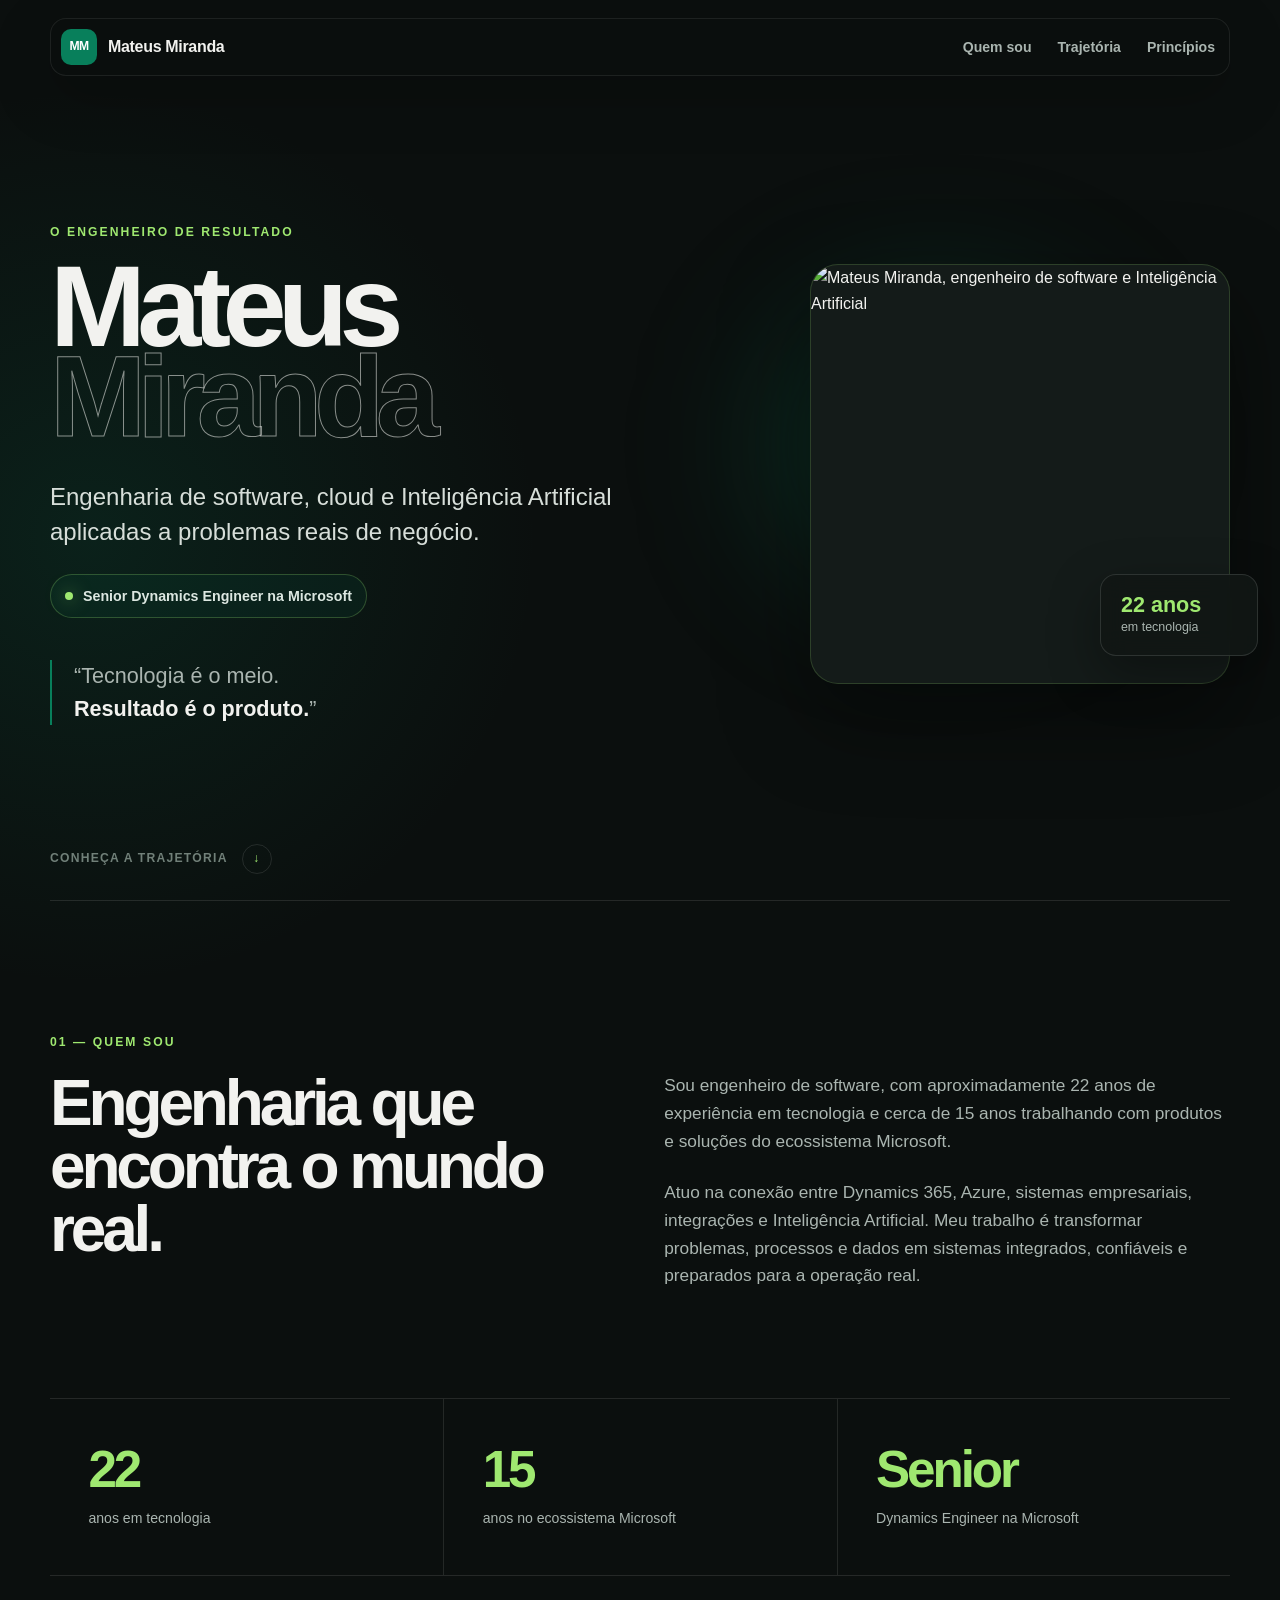
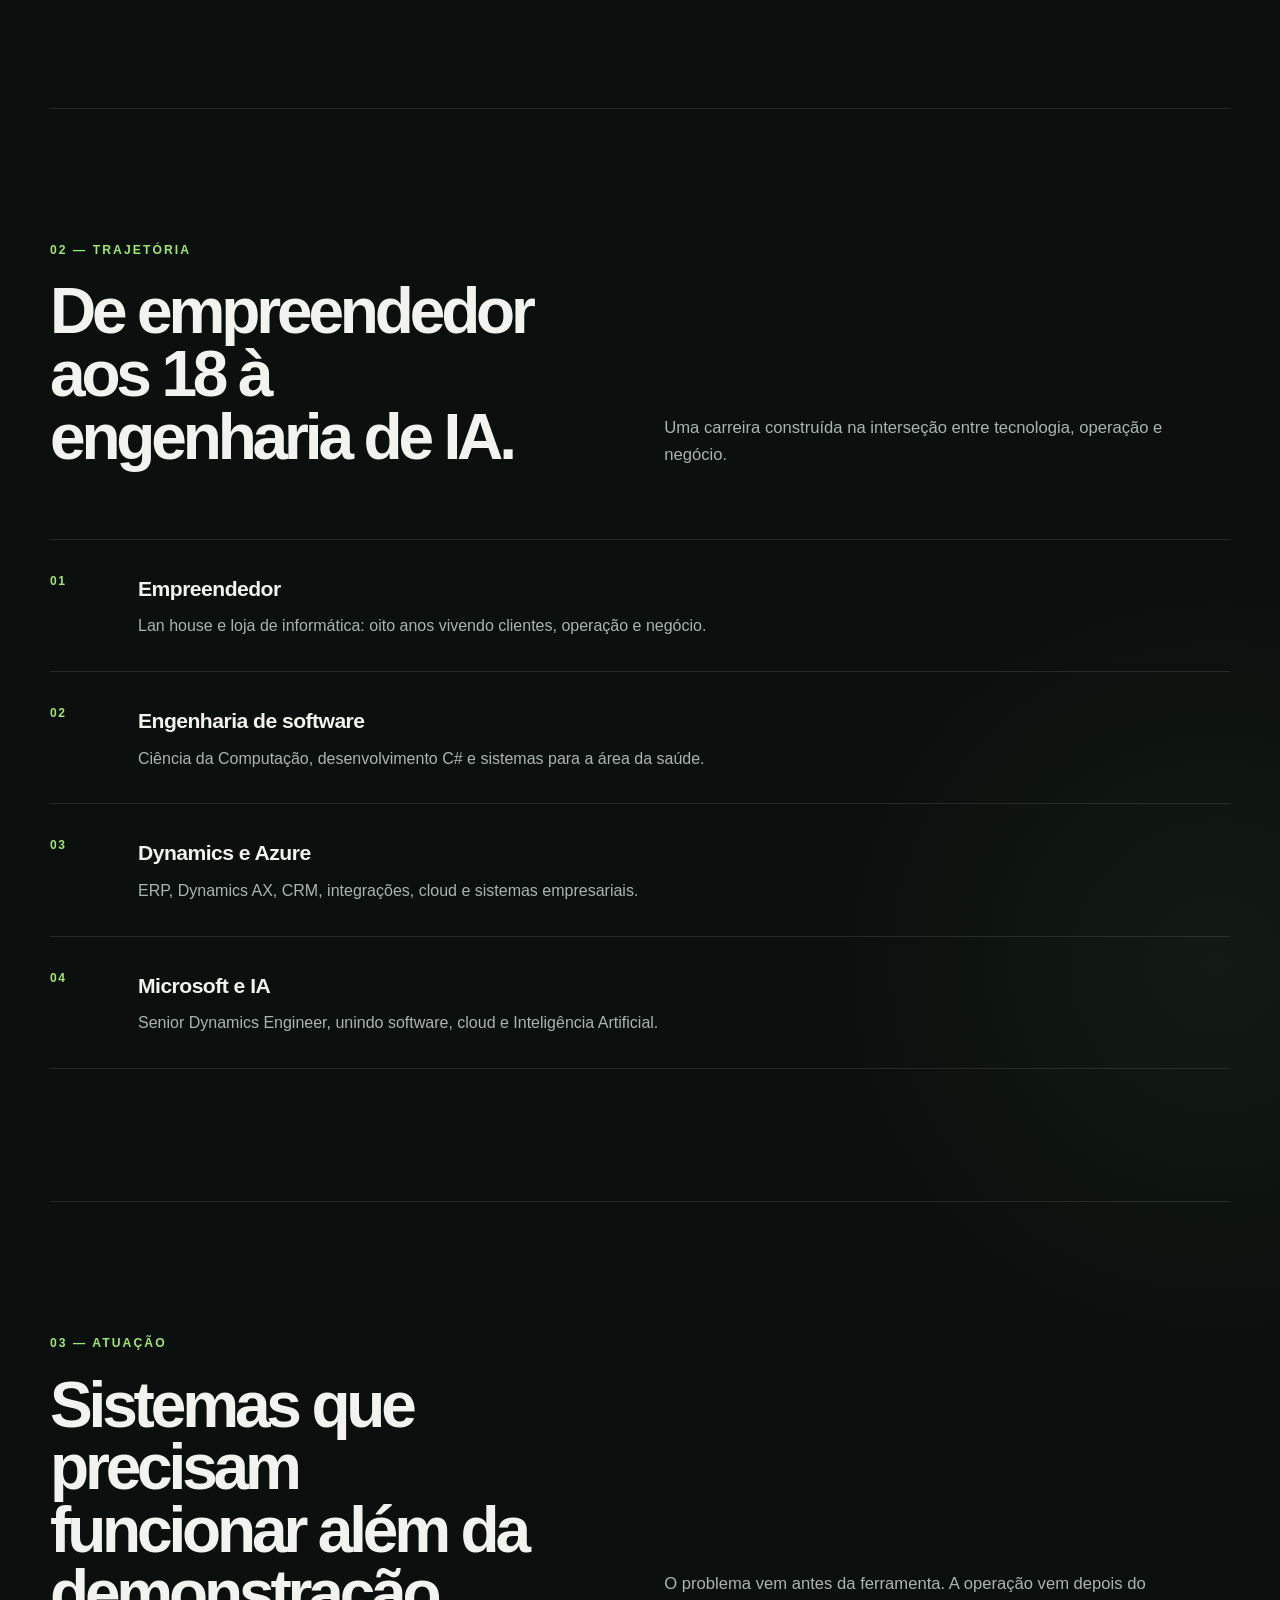
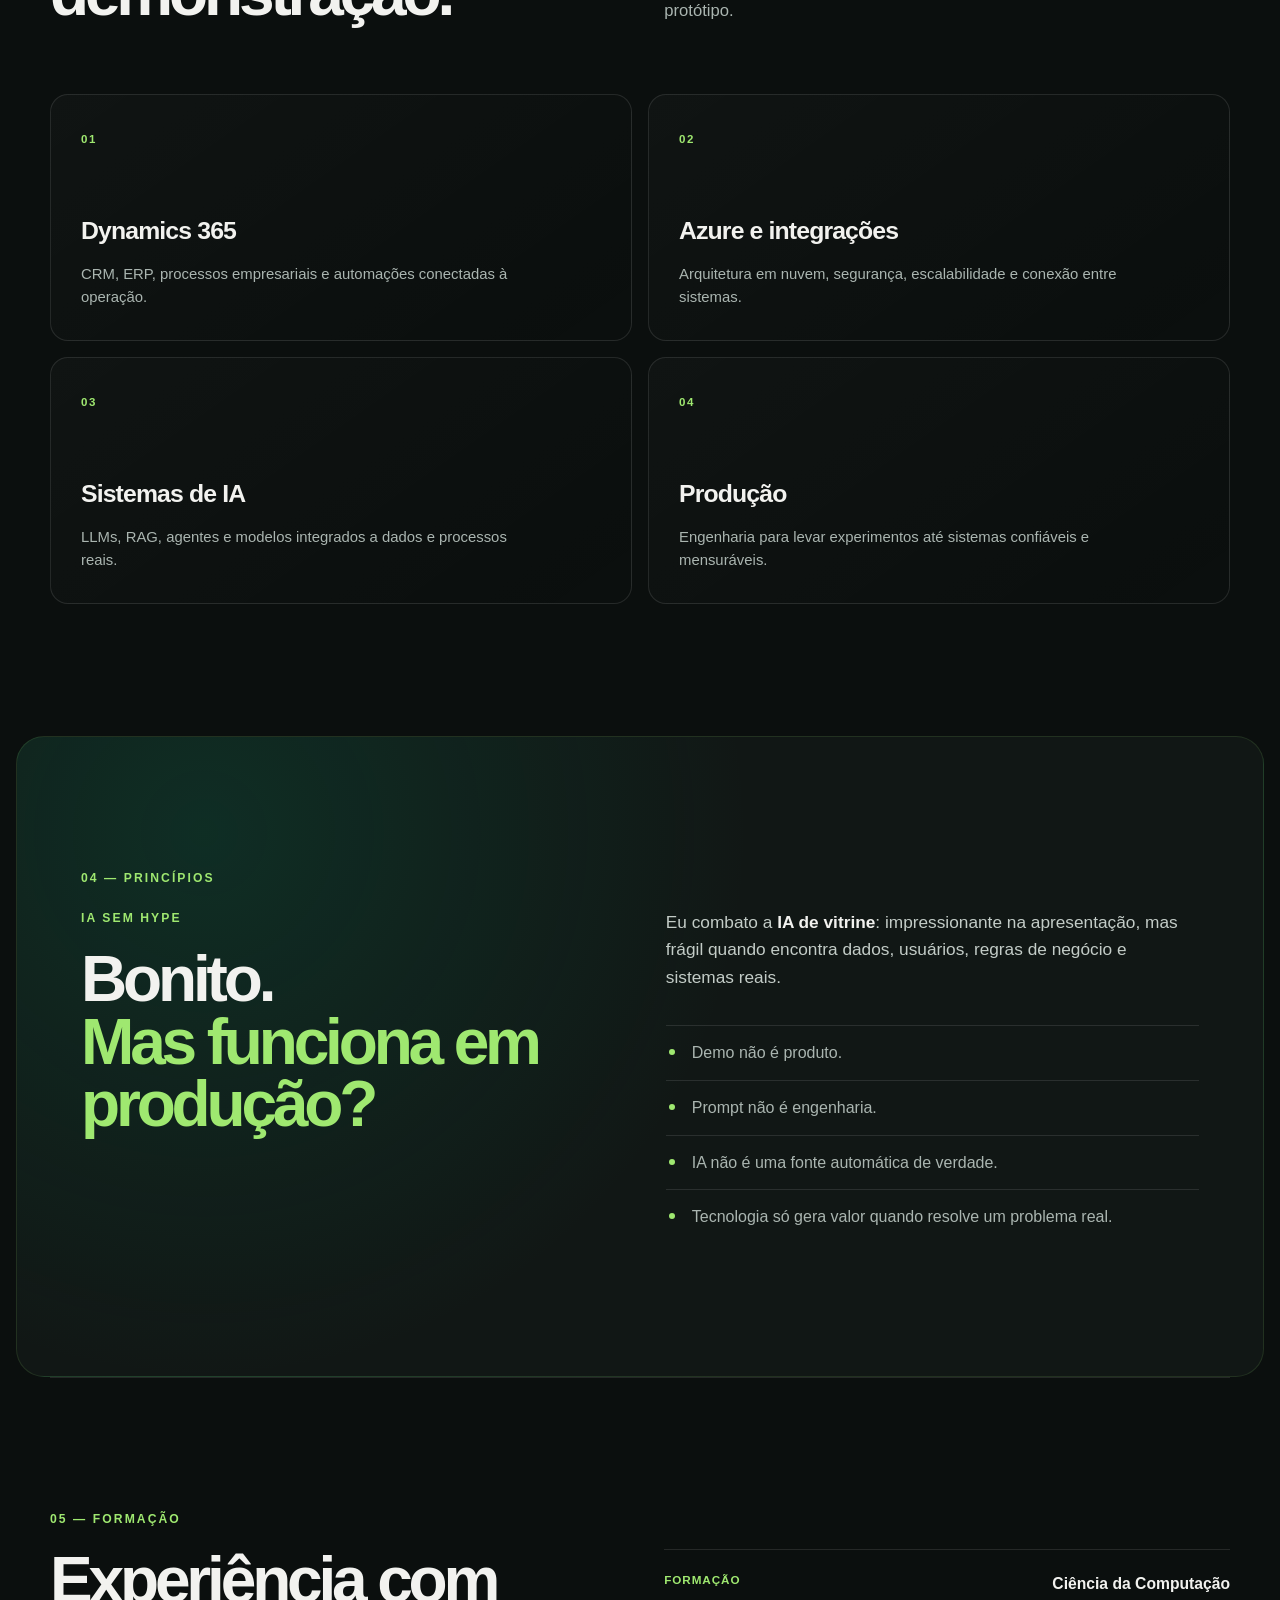
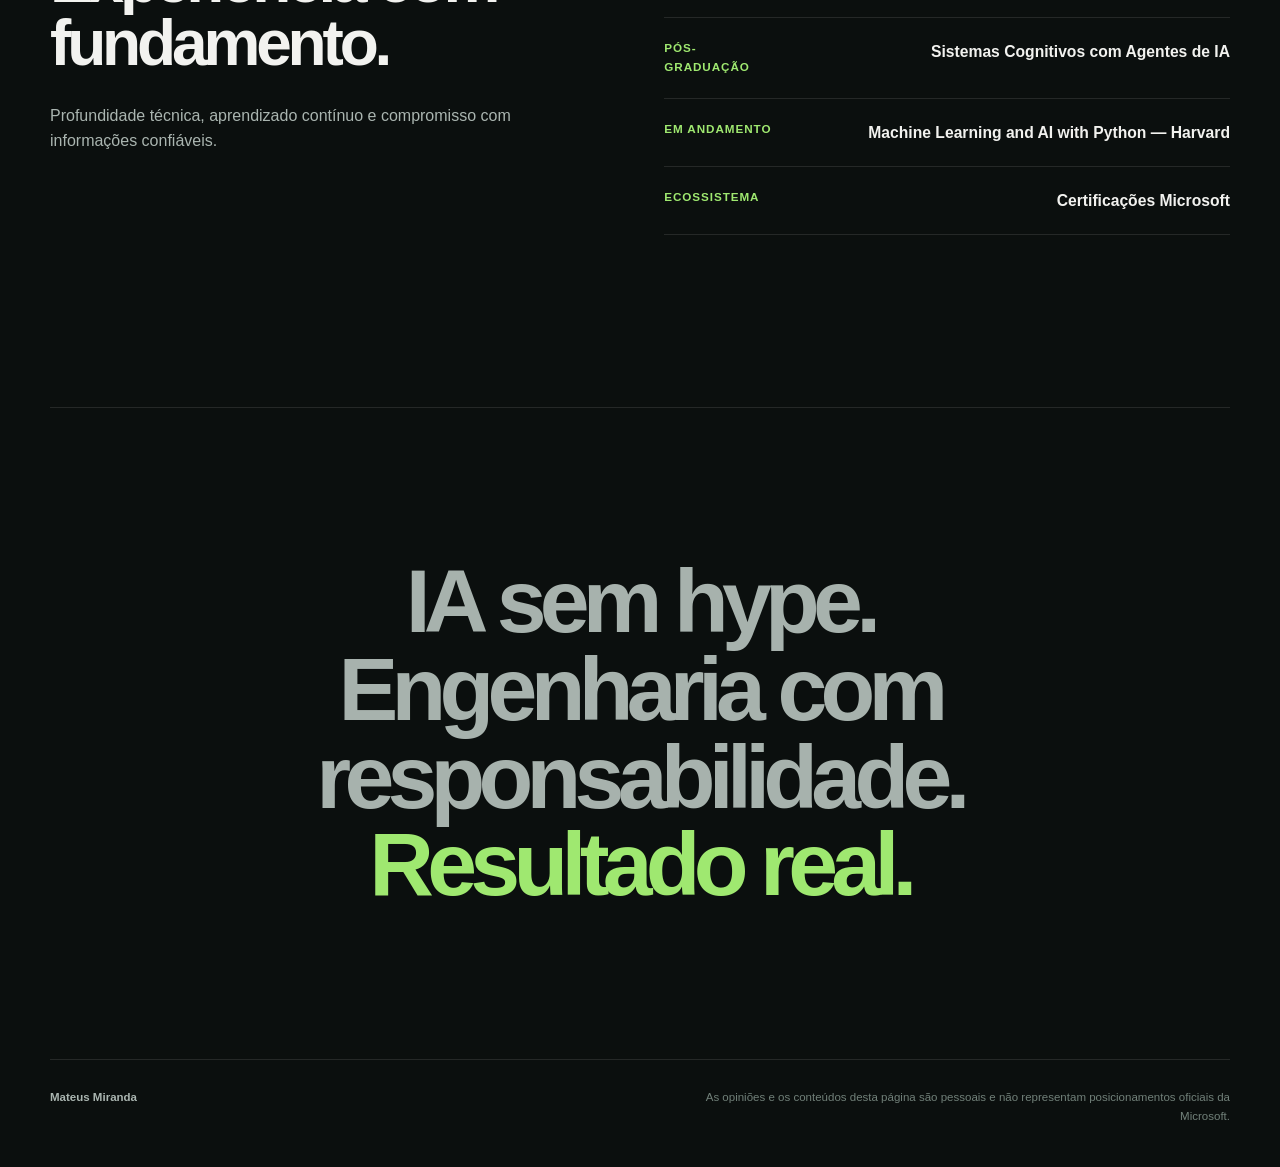
==== index.html @ 90078fd0 "Publica pagina pessoal de Mateus Miranda" ====
<!doctype html>
<html lang="pt-BR">
  <head>
    <meta charset="utf-8" />
    <meta name="viewport" content="width=device-width, initial-scale=1" />
    <meta
      name="description"
      content="Mateus Miranda — engenharia de software, Dynamics 365, Azure e Inteligência Artificial aplicadas a problemas reais de negócio."
    />
    <meta name="theme-color" content="#0b0f0e" />
    <meta property="og:type" content="website" />
    <meta property="og:locale" content="pt_BR" />
    <meta property="og:title" content="Mateus Miranda | O Engenheiro de Resultado" />
    <meta
      property="og:description"
      content="Tecnologia é o meio. Resultado é o produto."
    />
    <meta
      property="og:image"
      content="https://mateusmirandaia.github.io/assets/mateus-miranda.png"
    />
    <meta name="twitter:card" content="summary_large_image" />
    <meta name="twitter:title" content="Mateus Miranda | O Engenheiro de Resultado" />
    <meta name="twitter:description" content="IA sem hype. Engenharia com responsabilidade. Resultado real." />
    <meta
      name="twitter:image"
      content="https://mateusmirandaia.github.io/assets/mateus-miranda.png"
    />
    <title>Mateus Miranda | Engenharia de IA, Dynamics 365 e Azure</title>
    <link rel="stylesheet" href="styles.css" />
  </head>
  <body>
    <a class="skip-link" href="#conteudo">Ir para o conteúdo</a>

    <header class="site-header">
      <a class="brand" href="#inicio" aria-label="Mateus Miranda — início">
        <span class="brand-mark" aria-hidden="true">MM</span>
        <span class="brand-name">Mateus Miranda</span>
      </a>

      <nav class="site-nav" aria-label="Navegação principal">
        <a href="#quem-sou">Quem sou</a>
        <a href="#trajetoria">Trajetória</a>
        <a href="#principios">Princípios</a>
      </nav>
    </header>

    <main id="conteudo">
      <section class="hero" id="inicio" aria-labelledby="hero-title">
        <div class="hero-copy">
          <p class="eyebrow">O Engenheiro de Resultado</p>
          <h1 id="hero-title">Mateus<br /><span>Miranda</span></h1>
          <p class="hero-lead">
            Engenharia de software, cloud e Inteligência Artificial aplicadas a
            problemas reais de negócio.
          </p>

          <div class="role-line">
            <span class="status-dot" aria-hidden="true"></span>
            Senior Dynamics Engineer na Microsoft
          </div>

          <blockquote class="manifesto">
            “Tecnologia é o meio.<br />
            <strong>Resultado é o produto.</strong>”
          </blockquote>
        </div>

        <div class="portrait-wrap" aria-label="Retrato profissional de Mateus Miranda">
          <div class="portrait-glow" aria-hidden="true"></div>
          <img
            class="portrait"
            src="assets/mateus-miranda.png"
            alt="Mateus Miranda, engenheiro de software e Inteligência Artificial"
            width="1130"
            height="1402"
          />
          <div class="experience-badge">
            <strong>22 anos</strong>
            <span>em tecnologia</span>
          </div>
        </div>

        <a class="scroll-cue" href="#quem-sou">
          <span>Conheça a trajetória</span>
          <span aria-hidden="true">↓</span>
        </a>
      </section>

      <section class="section intro reveal" id="quem-sou" aria-labelledby="quem-sou-title">
        <div class="section-label">01 — Quem sou</div>
        <div class="intro-grid">
          <h2 id="quem-sou-title">Engenharia que encontra o mundo real.</h2>
          <div class="prose">
            <p>
              Sou engenheiro de software, com aproximadamente 22 anos de experiência
              em tecnologia e cerca de 15 anos trabalhando com produtos e soluções do
              ecossistema Microsoft.
            </p>
            <p>
              Atuo na conexão entre Dynamics 365, Azure, sistemas empresariais,
              integrações e Inteligência Artificial. Meu trabalho é transformar
              problemas, processos e dados em sistemas integrados, confiáveis e
              preparados para a operação real.
            </p>
          </div>
        </div>

        <div class="facts" aria-label="Resumo de experiência">
          <article>
            <strong>22</strong>
            <span>anos em tecnologia</span>
          </article>
          <article>
            <strong>15</strong>
            <span>anos no ecossistema Microsoft</span>
          </article>
          <article>
            <strong>Senior</strong>
            <span>Dynamics Engineer na Microsoft</span>
          </article>
        </div>
      </section>

      <section class="section reveal" id="trajetoria" aria-labelledby="trajetoria-title">
        <div class="section-label">02 — Trajetória</div>
        <div class="section-heading">
          <h2 id="trajetoria-title">De empreendedor aos 18 à engenharia de IA.</h2>
          <p>
            Uma carreira construída na interseção entre tecnologia, operação e negócio.
          </p>
        </div>

        <ol class="timeline">
          <li>
            <span class="timeline-number">01</span>
            <div>
              <h3>Empreendedor</h3>
              <p>Lan house e loja de informática: oito anos vivendo clientes, operação e negócio.</p>
            </div>
          </li>
          <li>
            <span class="timeline-number">02</span>
            <div>
              <h3>Engenharia de software</h3>
              <p>Ciência da Computação, desenvolvimento C# e sistemas para a área da saúde.</p>
            </div>
          </li>
          <li>
            <span class="timeline-number">03</span>
            <div>
              <h3>Dynamics e Azure</h3>
              <p>ERP, Dynamics AX, CRM, integrações, cloud e sistemas empresariais.</p>
            </div>
          </li>
          <li>
            <span class="timeline-number">04</span>
            <div>
              <h3>Microsoft e IA</h3>
              <p>Senior Dynamics Engineer, unindo software, cloud e Inteligência Artificial.</p>
            </div>
          </li>
        </ol>
      </section>

      <section class="section reveal" aria-labelledby="atuacao-title">
        <div class="section-label">03 — Atuação</div>
        <div class="section-heading">
          <h2 id="atuacao-title">Sistemas que precisam funcionar além da demonstração.</h2>
          <p>O problema vem antes da ferramenta. A operação vem depois do protótipo.</p>
        </div>

        <div class="expertise-grid">
          <article class="expertise-card">
            <span>01</span>
            <h3>Dynamics 365</h3>
            <p>CRM, ERP, processos empresariais e automações conectadas à operação.</p>
          </article>
          <article class="expertise-card">
            <span>02</span>
            <h3>Azure e integrações</h3>
            <p>Arquitetura em nuvem, segurança, escalabilidade e conexão entre sistemas.</p>
          </article>
          <article class="expertise-card">
            <span>03</span>
            <h3>Sistemas de IA</h3>
            <p>LLMs, RAG, agentes e modelos integrados a dados e processos reais.</p>
          </article>
          <article class="expertise-card">
            <span>04</span>
            <h3>Produção</h3>
            <p>Engenharia para levar experimentos até sistemas confiáveis e mensuráveis.</p>
          </article>
        </div>
      </section>

      <section class="section principles reveal" id="principios" aria-labelledby="principios-title">
        <div class="section-label">04 — Princípios</div>
        <div class="principles-grid">
          <div>
            <p class="eyebrow">IA sem hype</p>
            <h2 id="principios-title">Bonito.<br /><span>Mas funciona em produção?</span></h2>
          </div>
          <div class="principles-copy">
            <p>
              Eu combato a <strong>IA de vitrine</strong>: impressionante na apresentação,
              mas frágil quando encontra dados, usuários, regras de negócio e sistemas reais.
            </p>
            <ul>
              <li>Demo não é produto.</li>
              <li>Prompt não é engenharia.</li>
              <li>IA não é uma fonte automática de verdade.</li>
              <li>Tecnologia só gera valor quando resolve um problema real.</li>
            </ul>
          </div>
        </div>
      </section>

      <section class="section credentials reveal" aria-labelledby="formacao-title">
        <div class="section-label">05 — Formação</div>
        <div class="credentials-grid">
          <div>
            <h2 id="formacao-title">Experiência com fundamento.</h2>
            <p>
              Profundidade técnica, aprendizado contínuo e compromisso com informações confiáveis.
            </p>
          </div>
          <ul class="credential-list">
            <li><span>Formação</span><strong>Ciência da Computação</strong></li>
            <li><span>Pós-graduação</span><strong>Sistemas Cognitivos com Agentes de IA</strong></li>
            <li><span>Em andamento</span><strong>Machine Learning and AI with Python — Harvard</strong></li>
            <li><span>Ecossistema</span><strong>Certificações Microsoft</strong></li>
          </ul>
        </div>
      </section>

      <section class="closing reveal" aria-label="Manifesto final">
        <p>IA sem hype.</p>
        <p>Engenharia com responsabilidade.</p>
        <p class="accent">Resultado real.</p>
      </section>
    </main>

    <footer class="site-footer">
      <span>Mateus Miranda</span>
      <p>
        As opiniões e os conteúdos desta página são pessoais e não representam
        posicionamentos oficiais da Microsoft.
      </p>
    </footer>

    <script src="script.js"></script>
  </body>
</html>
---- styles.css ----
:root {
  color-scheme: dark;
  --bg: #0b0f0e;
  --bg-soft: #111715;
  --panel: #141b19;
  --panel-strong: #18221f;
  --text: #f2f2ef;
  --muted: #aab5b0;
  --dim: #718079;
  --green: #087f5b;
  --green-light: #9fe870;
  --line: rgba(242, 242, 239, 0.11);
  --line-strong: rgba(159, 232, 112, 0.25);
  --radius-lg: 28px;
  --radius-md: 18px;
  --page: min(1180px, calc(100vw - 48px));
  --font: Inter, "Segoe UI", Roboto, Helvetica, Arial, sans-serif;
}

* {
  box-sizing: border-box;
}

html {
  scroll-behavior: smooth;
  background: var(--bg);
}

body {
  margin: 0;
  min-width: 320px;
  overflow-x: hidden;
  background:
    radial-gradient(circle at 7% 9%, rgba(8, 127, 91, 0.16), transparent 28rem),
    radial-gradient(circle at 95% 43%, rgba(159, 232, 112, 0.05), transparent 24rem),
    var(--bg);
  color: var(--text);
  font-family: var(--font);
  line-height: 1.6;
  text-rendering: optimizeLegibility;
}

body::before {
  position: fixed;
  inset: 0;
  z-index: -1;
  background-image:
    linear-gradient(rgba(255, 255, 255, 0.016) 1px, transparent 1px),
    linear-gradient(90deg, rgba(255, 255, 255, 0.016) 1px, transparent 1px);
  background-size: 72px 72px;
  content: "";
  mask-image: linear-gradient(to bottom, black, transparent 72%);
}

a {
  color: inherit;
  text-decoration: none;
}

img {
  display: block;
  max-width: 100%;
}

.skip-link {
  position: fixed;
  top: 12px;
  left: 12px;
  z-index: 100;
  padding: 10px 14px;
  border-radius: 10px;
  background: var(--green-light);
  color: #07100c;
  font-weight: 750;
  transform: translateY(-160%);
}

.skip-link:focus {
  transform: translateY(0);
}

.site-header {
  position: fixed;
  top: 18px;
  left: 50%;
  z-index: 50;
  display: flex;
  width: var(--page);
  align-items: center;
  justify-content: space-between;
  padding: 10px 14px 10px 10px;
  border: 1px solid rgba(255, 255, 255, 0.08);
  border-radius: 16px;
  background: rgba(11, 15, 14, 0.75);
  box-shadow: 0 18px 60px rgba(0, 0, 0, 0.22);
  backdrop-filter: blur(18px);
  transform: translateX(-50%);
}

.brand {
  display: flex;
  align-items: center;
  gap: 11px;
  font-weight: 720;
  letter-spacing: -0.02em;
}

.brand-mark {
  display: grid;
  width: 36px;
  height: 36px;
  place-items: center;
  border-radius: 10px;
  background: var(--green);
  color: white;
  font-size: 0.76rem;
  font-weight: 850;
  letter-spacing: -0.06em;
}

.site-nav {
  display: flex;
  gap: 26px;
  color: var(--muted);
  font-size: 0.88rem;
  font-weight: 620;
}

.site-nav a {
  transition: color 180ms ease;
}

.site-nav a:hover,
.site-nav a:focus-visible {
  color: var(--green-light);
}

.hero {
  position: relative;
  display: grid;
  width: var(--page);
  min-height: 100svh;
  margin: 0 auto;
  padding: 136px 0 88px;
  grid-template-columns: 1.05fr 0.95fr;
  align-items: center;
  gap: clamp(48px, 7vw, 96px);
}

.hero-copy {
  position: relative;
  z-index: 2;
}

.eyebrow,
.section-label {
  margin: 0 0 20px;
  color: var(--green-light);
  font-size: 0.76rem;
  font-weight: 800;
  letter-spacing: 0.17em;
  text-transform: uppercase;
}

.hero h1 {
  margin: 0;
  font-size: clamp(4.5rem, 9vw, 8.8rem);
  font-weight: 800;
  letter-spacing: -0.075em;
  line-height: 0.78;
}

.hero h1 span {
  color: transparent;
  -webkit-text-stroke: 1px rgba(242, 242, 239, 0.55);
}

.hero-lead {
  max-width: 610px;
  margin: 38px 0 24px;
  color: #d7ded9;
  font-size: clamp(1.15rem, 2vw, 1.5rem);
  line-height: 1.45;
}

.role-line {
  display: flex;
  width: fit-content;
  align-items: center;
  gap: 10px;
  padding: 10px 14px;
  border: 1px solid var(--line-strong);
  border-radius: 999px;
  background: rgba(8, 127, 91, 0.09);
  color: #dce7e1;
  font-size: 0.89rem;
  font-weight: 650;
}

.status-dot {
  width: 8px;
  height: 8px;
  border-radius: 50%;
  background: var(--green-light);
  box-shadow: 0 0 18px rgba(159, 232, 112, 0.65);
}

.manifesto {
  margin: 42px 0 0;
  padding-left: 22px;
  border-left: 2px solid var(--green);
  color: var(--muted);
  font-size: clamp(1.08rem, 2vw, 1.35rem);
  font-style: normal;
  line-height: 1.5;
}

.manifesto strong {
  color: var(--text);
  font-weight: 750;
}

.portrait-wrap {
  position: relative;
  justify-self: end;
  width: min(88%, 420px);
  aspect-ratio: 1 / 1;
}

.portrait-glow {
  position: absolute;
  top: 8%;
  left: -10%;
  width: 80%;
  height: 70%;
  border-radius: 50%;
  background: rgba(8, 127, 91, 0.28);
  filter: blur(70px);
}

.portrait {
  position: relative;
  width: 100%;
  height: 100%;
  aspect-ratio: 1 / 1;
  border: 1px solid rgba(159, 232, 112, 0.18);
  border-radius: var(--radius-lg);
  background: var(--panel);
  box-shadow: 0 35px 90px rgba(0, 0, 0, 0.42);
  object-fit: cover;
  object-position: 50% 30%;
}

.portrait-wrap::after {
  position: absolute;
  inset: 12px -12px -12px 12px;
  z-index: -1;
  border: 1px solid rgba(159, 232, 112, 0.14);
  border-radius: var(--radius-lg);
  content: "";
}

.experience-badge {
  position: absolute;
  right: -28px;
  bottom: 28px;
  display: flex;
  min-width: 158px;
  flex-direction: column;
  padding: 17px 20px;
  border: 1px solid rgba(255, 255, 255, 0.12);
  border-radius: 16px;
  background: rgba(17, 23, 21, 0.9);
  box-shadow: 0 18px 50px rgba(0, 0, 0, 0.34);
  backdrop-filter: blur(14px);
}

.experience-badge strong {
  color: var(--green-light);
  font-size: 1.35rem;
  line-height: 1.2;
}

.experience-badge span {
  color: var(--muted);
  font-size: 0.78rem;
}

.scroll-cue {
  position: absolute;
  bottom: 26px;
  left: 0;
  display: flex;
  align-items: center;
  gap: 14px;
  color: var(--dim);
  font-size: 0.76rem;
  font-weight: 700;
  letter-spacing: 0.1em;
  text-transform: uppercase;
}

.scroll-cue span:last-child {
  display: grid;
  width: 30px;
  height: 30px;
  place-items: center;
  border: 1px solid var(--line);
  border-radius: 50%;
  color: var(--green-light);
}

.section {
  width: var(--page);
  margin: 0 auto;
  padding: 132px 0;
  border-top: 1px solid var(--line);
}

.section h2 {
  max-width: 780px;
  margin: 0;
  font-size: clamp(2.5rem, 5vw, 5.3rem);
  letter-spacing: -0.065em;
  line-height: 0.98;
}

.intro-grid,
.section-heading,
.principles-grid,
.credentials-grid {
  display: grid;
  grid-template-columns: 0.95fr 1.05fr;
  gap: clamp(44px, 8vw, 110px);
}

.prose {
  max-width: 620px;
  color: var(--muted);
  font-size: 1.08rem;
}

.prose p {
  margin: 0 0 24px;
}

.facts {
  display: grid;
  margin-top: 84px;
  border-top: 1px solid var(--line);
  border-bottom: 1px solid var(--line);
  grid-template-columns: repeat(3, 1fr);
}

.facts article {
  display: flex;
  min-height: 176px;
  flex-direction: column;
  justify-content: center;
  padding: 28px clamp(20px, 3vw, 42px);
}

.facts article + article {
  border-left: 1px solid var(--line);
}

.facts strong {
  color: var(--green-light);
  font-size: clamp(2.3rem, 4vw, 4rem);
  letter-spacing: -0.06em;
  line-height: 1;
}

.facts span {
  max-width: 210px;
  margin-top: 12px;
  color: var(--muted);
  font-size: 0.88rem;
}

.section-heading {
  align-items: end;
  margin-bottom: 70px;
}

.section-heading p {
  max-width: 510px;
  margin: 0;
  color: var(--muted);
  font-size: 1.04rem;
}

.timeline {
  margin: 0;
  padding: 0;
  border-top: 1px solid var(--line);
  list-style: none;
}

.timeline li {
  display: grid;
  padding: 32px 0;
  border-bottom: 1px solid var(--line);
  grid-template-columns: 88px 1fr;
  transition: padding 200ms ease, background 200ms ease;
}

.timeline li:hover {
  padding-right: 20px;
  padding-left: 20px;
  background: rgba(255, 255, 255, 0.018);
}

.timeline-number {
  color: var(--green-light);
  font-size: 0.75rem;
  font-weight: 800;
  letter-spacing: 0.14em;
}

.timeline h3 {
  margin: 0 0 8px;
  font-size: 1.32rem;
  letter-spacing: -0.025em;
}

.timeline p {
  max-width: 720px;
  margin: 0;
  color: var(--muted);
}

.expertise-grid {
  display: grid;
  grid-template-columns: repeat(2, 1fr);
  gap: 16px;
}

.expertise-card {
  min-height: 240px;
  padding: 30px;
  border: 1px solid var(--line);
  border-radius: var(--radius-md);
  background: linear-gradient(145deg, rgba(255, 255, 255, 0.025), transparent);
  transition: border-color 200ms ease, transform 200ms ease, background 200ms ease;
}

.expertise-card:hover {
  border-color: var(--line-strong);
  background: linear-gradient(145deg, rgba(8, 127, 91, 0.1), transparent);
  transform: translateY(-4px);
}

.expertise-card > span {
  color: var(--green-light);
  font-size: 0.72rem;
  font-weight: 800;
  letter-spacing: 0.14em;
}

.expertise-card h3 {
  margin: 60px 0 12px;
  font-size: 1.55rem;
  letter-spacing: -0.035em;
}

.expertise-card p {
  max-width: 440px;
  margin: 0;
  color: var(--muted);
  font-size: 0.93rem;
}

.principles {
  position: relative;
  width: min(1280px, calc(100vw - 32px));
  padding-right: clamp(24px, 5vw, 68px);
  padding-left: clamp(24px, 5vw, 68px);
  border: 1px solid rgba(159, 232, 112, 0.12);
  border-radius: var(--radius-lg);
  background:
    radial-gradient(circle at 15% 15%, rgba(8, 127, 91, 0.22), transparent 34rem),
    var(--bg-soft);
}

.principles h2 span {
  color: var(--green-light);
}

.principles-copy {
  align-self: end;
}

.principles-copy > p {
  margin: 0 0 34px;
  color: #c3ccc7;
  font-size: 1.08rem;
}

.principles-copy strong {
  color: var(--text);
}

.principles-copy ul {
  margin: 0;
  padding: 0;
  list-style: none;
}

.principles-copy li {
  position: relative;
  padding: 14px 0 14px 26px;
  border-top: 1px solid var(--line);
  color: var(--muted);
}

.principles-copy li::before {
  position: absolute;
  top: 23px;
  left: 3px;
  width: 6px;
  height: 6px;
  border-radius: 50%;
  background: var(--green-light);
  content: "";
}

.credentials-grid {
  align-items: start;
}

.credentials-grid > div > p {
  max-width: 480px;
  margin: 28px 0 0;
  color: var(--muted);
}

.credential-list {
  margin: 0;
  padding: 0;
  border-top: 1px solid var(--line);
  list-style: none;
}

.credential-list li {
  display: flex;
  justify-content: space-between;
  gap: 28px;
  padding: 21px 0;
  border-bottom: 1px solid var(--line);
}

.credential-list span {
  flex: 0 0 110px;
  color: var(--green-light);
  font-size: 0.73rem;
  font-weight: 800;
  letter-spacing: 0.08em;
  text-transform: uppercase;
}

.credential-list strong {
  max-width: 430px;
  text-align: right;
  font-size: 0.98rem;
  font-weight: 650;
}

.closing {
  width: var(--page);
  margin: 40px auto 0;
  padding: 150px 0;
  border-top: 1px solid var(--line);
  text-align: center;
}

.closing p {
  margin: 0;
  color: #a7b2ad;
  font-size: clamp(2.6rem, 7vw, 7rem);
  font-weight: 780;
  letter-spacing: -0.075em;
  line-height: 0.98;
}

.closing .accent {
  color: var(--green-light);
}

.site-footer {
  display: flex;
  width: var(--page);
  justify-content: space-between;
  gap: 40px;
  margin: 0 auto;
  padding: 28px 0 42px;
  border-top: 1px solid var(--line);
  color: var(--dim);
  font-size: 0.72rem;
}

.site-footer > span {
  color: var(--muted);
  font-weight: 750;
}

.site-footer p {
  max-width: 560px;
  margin: 0;
  text-align: right;
}

.reveal {
  opacity: 0;
  transform: translateY(28px);
  transition: opacity 700ms ease, transform 700ms ease;
}

.reveal.is-visible {
  opacity: 1;
  transform: translateY(0);
}

@media (max-width: 940px) {
  :root {
    --page: min(100% - 36px, 760px);
  }

  .site-nav {
    display: none;
  }

  .hero {
    min-height: auto;
    padding-top: 128px;
    padding-bottom: 100px;
    grid-template-columns: 1fr;
  }

  .hero-copy {
    order: 1;
  }

  .portrait-wrap {
    order: 2;
    width: min(76vw, 440px);
    justify-self: center;
  }

  .scroll-cue {
    display: none;
  }

  .intro-grid,
  .section-heading,
  .principles-grid,
  .credentials-grid {
    grid-template-columns: 1fr;
  }

  .section-heading {
    align-items: start;
  }

  .facts {
    grid-template-columns: 1fr;
  }

  .facts article {
    min-height: 142px;
  }

  .facts article + article {
    border-top: 1px solid var(--line);
    border-left: 0;
  }

  .principles {
    width: calc(100vw - 24px);
  }
}

@media (max-width: 640px) {
  :root {
    --page: calc(100vw - 28px);
  }

  .site-header {
    top: 10px;
  }

  .brand-name {
    font-size: 0.9rem;
  }

  .hero {
    gap: 58px;
  }

  .hero h1 {
    font-size: clamp(4rem, 23vw, 6.5rem);
  }

  .hero-lead {
    margin-top: 30px;
    font-size: 1.08rem;
  }

  .role-line {
    align-items: flex-start;
    border-radius: 16px;
    font-size: 0.78rem;
  }

  .status-dot {
    flex: 0 0 auto;
    margin-top: 5px;
  }

  .manifesto {
    margin-top: 32px;
  }

  .portrait-wrap {
    width: min(calc(100vw - 64px), 390px);
  }

  .experience-badge {
    right: 12px;
    bottom: 12px;
  }

  .section {
    padding: 92px 0;
  }

  .section h2 {
    font-size: clamp(2.55rem, 13vw, 4rem);
  }

  .facts {
    margin-top: 54px;
  }

  .section-heading {
    margin-bottom: 46px;
  }

  .timeline li {
    grid-template-columns: 48px 1fr;
  }

  .timeline li:hover {
    padding-right: 0;
    padding-left: 0;
  }

  .expertise-grid {
    grid-template-columns: 1fr;
  }

  .expertise-card {
    min-height: 220px;
  }

  .principles {
    padding-right: 18px;
    padding-left: 18px;
  }

  .credential-list li {
    flex-direction: column;
    gap: 8px;
  }

  .credential-list strong {
    text-align: left;
  }

  .closing {
    padding: 105px 0;
  }

  .site-footer {
    flex-direction: column;
    gap: 14px;
  }

  .site-footer p {
    text-align: left;
  }
}

@media (prefers-reduced-motion: reduce) {
  html {
    scroll-behavior: auto;
  }

  *,
  *::before,
  *::after {
    scroll-behavior: auto !important;
    transition-duration: 0.01ms !important;
  }

  .reveal {
    opacity: 1;
    transform: none;
  }
}
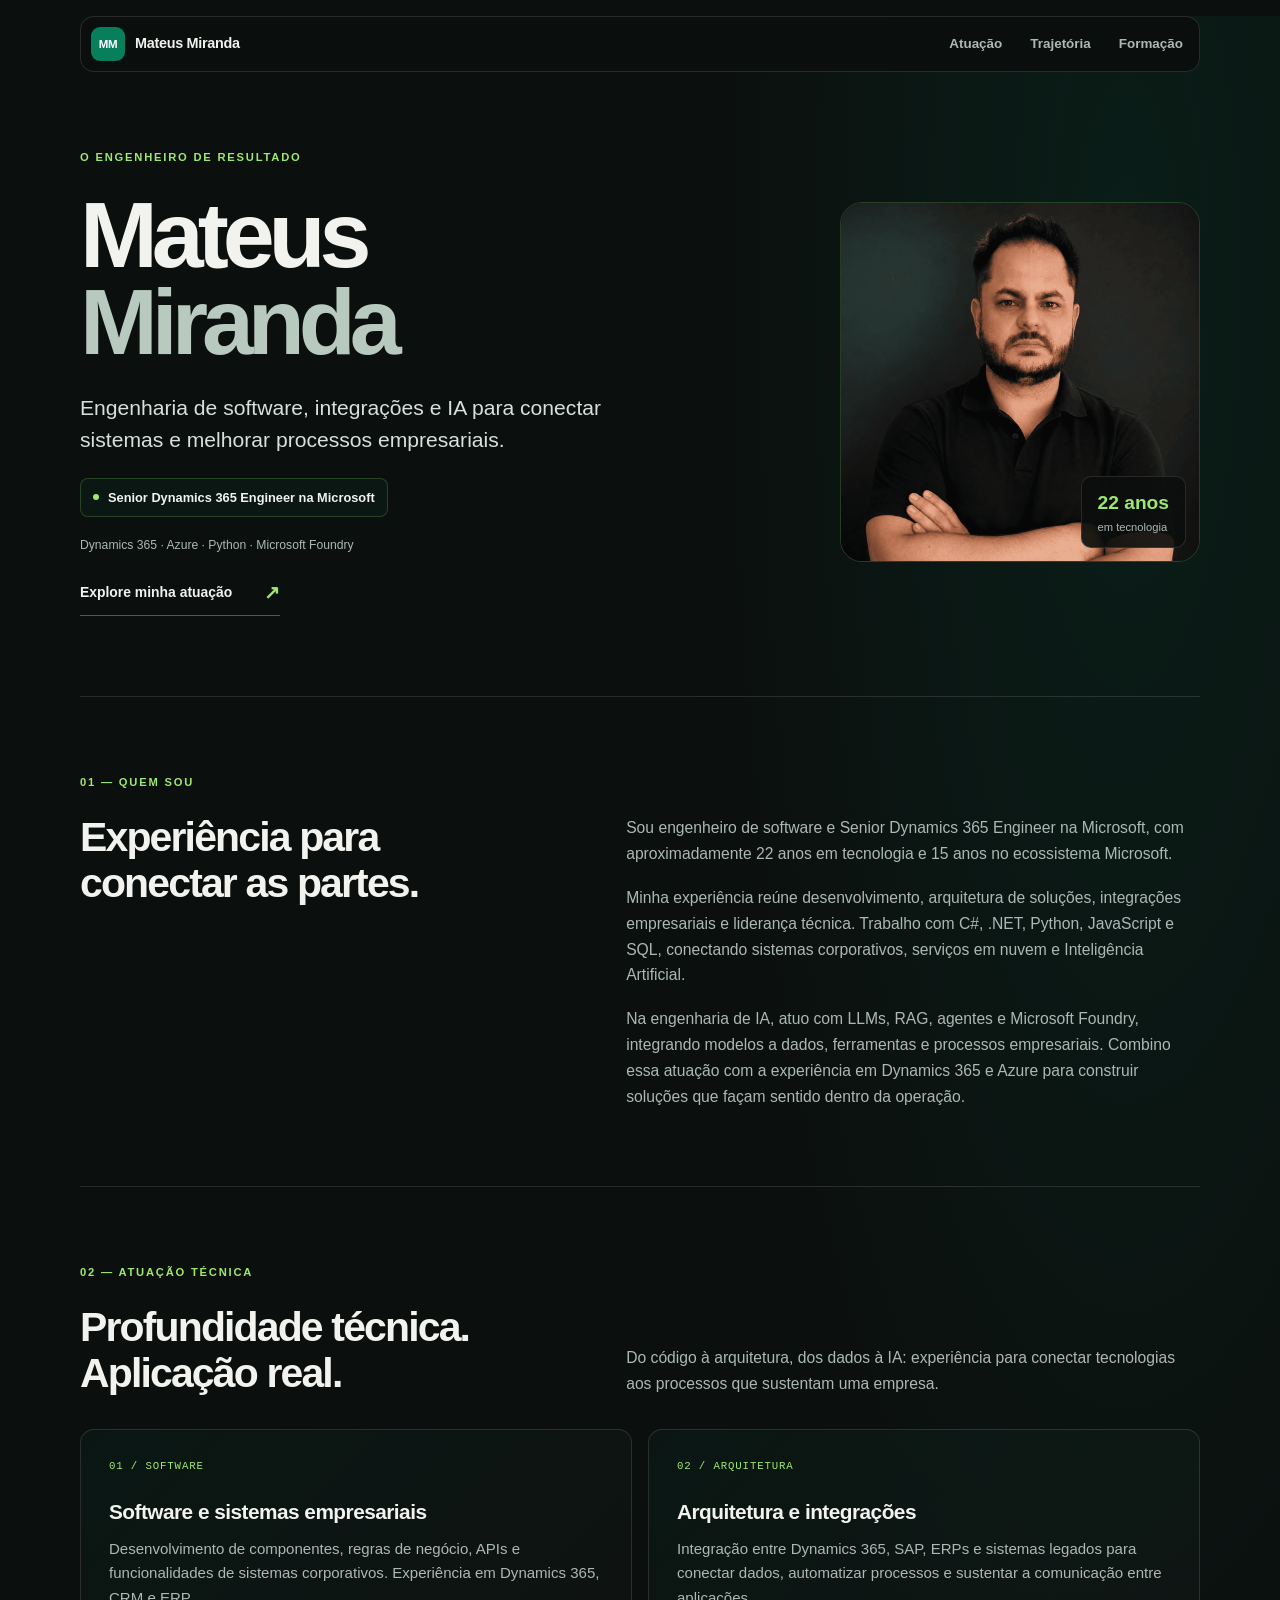
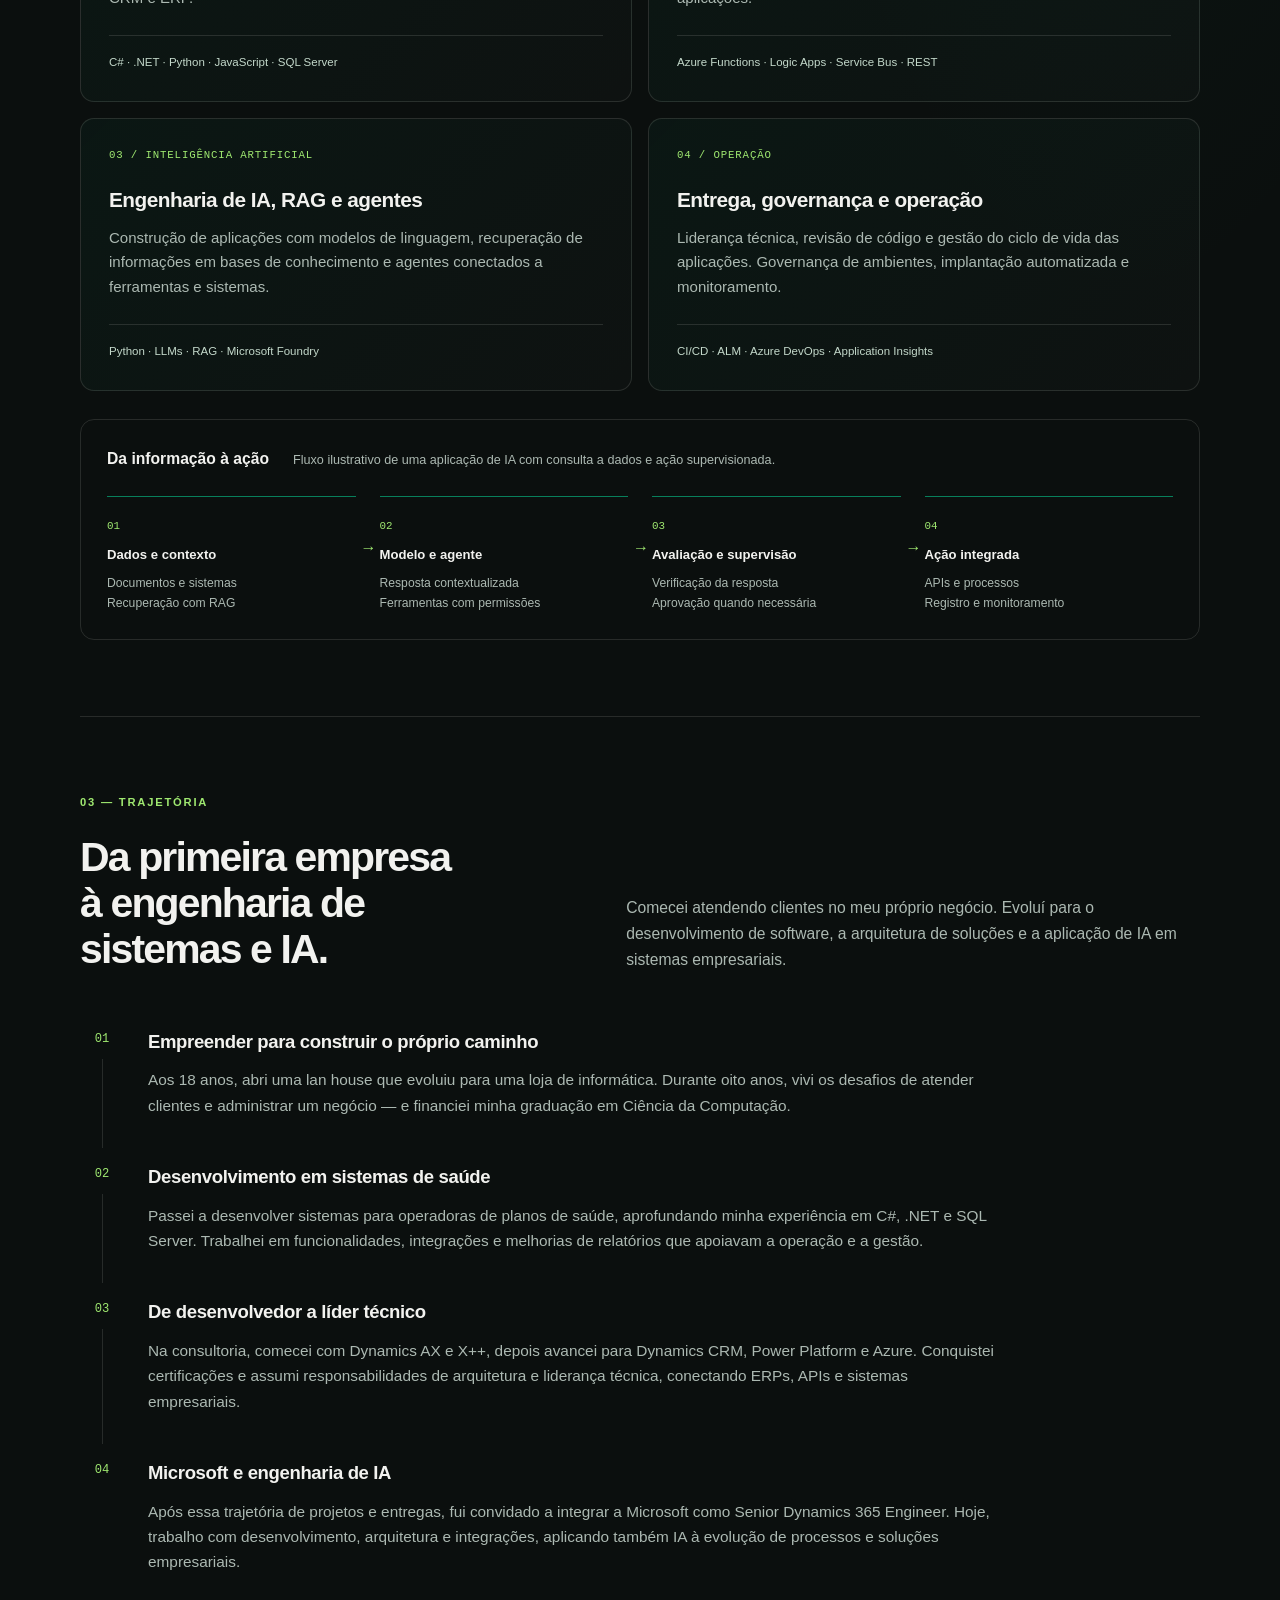
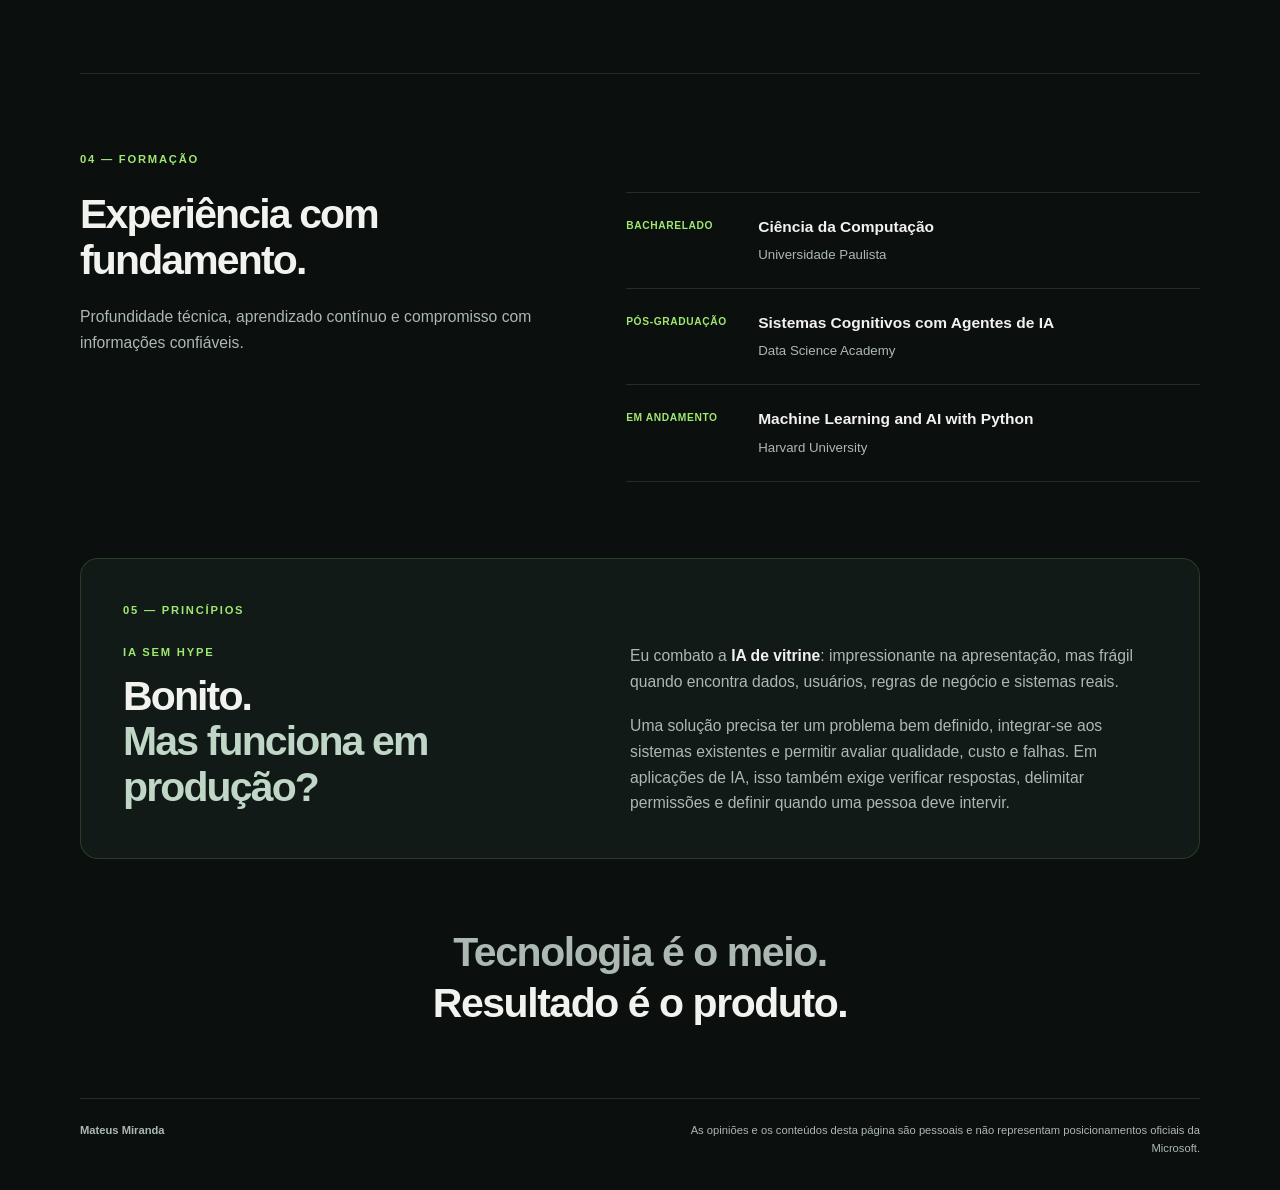
==== commit 7ed918e9: "Atualiza bio, trajetoria e apresentacao tecnica" ====
--- a/index.html
+++ b/index.html
@@ -1,254 +1,141 @@
 <!doctype html>
 <html lang="pt-BR">
-  <head>
-    <meta charset="utf-8" />
-    <meta name="viewport" content="width=device-width, initial-scale=1" />
-    <meta
-      name="description"
-      content="Mateus Miranda — engenharia de software, Dynamics 365, Azure e Inteligência Artificial aplicadas a problemas reais de negócio."
-    />
-    <meta name="theme-color" content="#0b0f0e" />
-    <meta property="og:type" content="website" />
-    <meta property="og:locale" content="pt_BR" />
-    <meta property="og:title" content="Mateus Miranda | O Engenheiro de Resultado" />
-    <meta
-      property="og:description"
-      content="Tecnologia é o meio. Resultado é o produto."
-    />
-    <meta
-      property="og:image"
-      content="https://mateusmirandaia.github.io/assets/mateus-miranda.png"
-    />
-    <meta name="twitter:card" content="summary_large_image" />
-    <meta name="twitter:title" content="Mateus Miranda | O Engenheiro de Resultado" />
-    <meta name="twitter:description" content="IA sem hype. Engenharia com responsabilidade. Resultado real." />
-    <meta
-      name="twitter:image"
-      content="https://mateusmirandaia.github.io/assets/mateus-miranda.png"
-    />
-    <title>Mateus Miranda | Engenharia de IA, Dynamics 365 e Azure</title>
-    <link rel="stylesheet" href="styles.css" />
-  </head>
-  <body>
-    <a class="skip-link" href="#conteudo">Ir para o conteúdo</a>
+<head>
+  <meta charset="utf-8">
+  <meta name="viewport" content="width=device-width, initial-scale=1">
+  <meta name="description" content="Mateus Miranda — Senior Dynamics 365 Engineer na Microsoft. Engenharia de software, Azure, Python, RAG e agentes de IA aplicados a sistemas empresariais.">
+  <meta name="theme-color" content="#0b0f0e">
+  <meta property="og:type" content="website">
+  <meta property="og:locale" content="pt_BR">
+  <meta property="og:url" content="https://mateusmirandaia.github.io/">
+  <meta property="og:title" content="Mateus Miranda | Engenharia de software e IA">
+  <meta property="og:description" content="Software, arquitetura e engenharia de IA para conectar sistemas e melhorar processos empresariais.">
+  <meta property="og:image" content="https://mateusmirandaia.github.io/assets/mateus-miranda.png">
+  <meta name="twitter:card" content="summary_large_image">
+  <meta name="twitter:title" content="Mateus Miranda | Engenharia de software e IA">
+  <meta name="twitter:description" content="Software, arquitetura e engenharia de IA aplicados a sistemas empresariais.">
+  <meta name="twitter:image" content="https://mateusmirandaia.github.io/assets/mateus-miranda.png">
+  <title>Mateus Miranda | Engenharia de IA, Dynamics 365 e Azure</title>
+  <link rel="canonical" href="https://mateusmirandaia.github.io/">
+  <link rel="stylesheet" href="styles.css">
+</head>
+<body>
+  <a class="skip-link" href="#conteudo">Ir para o conteúdo</a>
+  <header class="site-header">
+    <a class="brand" href="#inicio" aria-label="Mateus Miranda — início"><span class="brand-mark" aria-hidden="true">MM</span><span class="brand-name">Mateus Miranda</span></a>
+    <nav class="site-nav" aria-label="Navegação principal">
+      <a href="#atuacao">Atuação</a><a href="#trajetoria">Trajetória</a><a href="#formacao">Formação</a>
+    </nav>
+  </header>
+  <main id="conteudo">
+    <section class="hero" id="inicio" aria-labelledby="hero-title">
+      <div class="hero-copy">
+        <p class="eyebrow">O Engenheiro de Resultado</p>
+        <h1 id="hero-title">Mateus<br><span>Miranda</span></h1>
+        <p class="hero-lead">Engenharia de software, integrações e IA para conectar sistemas e melhorar processos empresariais.</p>
+        <div class="role-line"><span class="status-dot" aria-hidden="true"></span>Senior Dynamics 365 Engineer na Microsoft</div>
+        <p class="hero-stack">Dynamics 365 · Azure · Python · Microsoft Foundry</p>
+        <a class="hero-link" href="#atuacao">Explore minha atuação <span aria-hidden="true">↗</span></a>
+      </div>
+      <div class="portrait-wrap">
+        <img class="portrait" src="assets/mateus-miranda.png" alt="Retrato de Mateus Miranda" width="1122" height="1402" fetchpriority="high">
+        <div class="experience-badge"><strong>22 anos</strong><span>em tecnologia</span></div>
+      </div>
+    </section>
 
-    <header class="site-header">
-      <a class="brand" href="#inicio" aria-label="Mateus Miranda — início">
-        <span class="brand-mark" aria-hidden="true">MM</span>
-        <span class="brand-name">Mateus Miranda</span>
-      </a>
+    <section class="section intro" id="quem-sou" aria-labelledby="quem-sou-title">
+      <div class="section-label">01 — Quem sou</div>
+      <div class="intro-grid">
+        <h2 id="quem-sou-title">Experiência para conectar as partes.</h2>
+        <div class="prose">
+          <p>Sou engenheiro de software e Senior Dynamics 365 Engineer na Microsoft, com aproximadamente 22 anos em tecnologia e 15 anos no ecossistema Microsoft.</p>
+          <p>Minha experiência reúne desenvolvimento, arquitetura de soluções, integrações empresariais e liderança técnica. Trabalho com C#, .NET, Python, JavaScript e SQL, conectando sistemas corporativos, serviços em nuvem e Inteligência Artificial.</p>
+          <p>Na engenharia de IA, atuo com LLMs, RAG, agentes e Microsoft Foundry, integrando modelos a dados, ferramentas e processos empresariais. Combino essa atuação com a experiência em Dynamics 365 e Azure para construir soluções que façam sentido dentro da operação.</p>
+        </div>
+      </div>
+    </section>
 
-      <nav class="site-nav" aria-label="Navegação principal">
-        <a href="#quem-sou">Quem sou</a>
-        <a href="#trajetoria">Trajetória</a>
-        <a href="#principios">Princípios</a>
-      </nav>
-    </header>
+    <section class="section" id="atuacao" aria-labelledby="atuacao-title">
+      <div class="section-label">02 — Atuação técnica</div>
+      <div class="section-heading">
+        <h2 id="atuacao-title">Profundidade técnica.<br>Aplicação real.</h2>
+        <p>Do código à arquitetura, dos dados à IA: experiência para conectar tecnologias aos processos que sustentam uma empresa.</p>
+      </div>
+      <div class="expertise-grid">
+        <article class="expertise-card">
+          <span class="card-index">01 / SOFTWARE</span>
+          <h3>Software e sistemas empresariais</h3>
+          <p>Desenvolvimento de componentes, regras de negócio, APIs e funcionalidades de sistemas corporativos. Experiência em Dynamics 365, CRM e ERP.</p>
+          <div class="tech-line">C# · .NET · Python · JavaScript · SQL Server</div>
+        </article>
+        <article class="expertise-card">
+          <span class="card-index">02 / ARQUITETURA</span>
+          <h3>Arquitetura e integrações</h3>
+          <p>Integração entre Dynamics 365, SAP, ERPs e sistemas legados para conectar dados, automatizar processos e sustentar a comunicação entre aplicações.</p>
+          <div class="tech-line">Azure Functions · Logic Apps · Service Bus · REST</div>
+        </article>
+        <article class="expertise-card">
+          <span class="card-index">03 / INTELIGÊNCIA ARTIFICIAL</span>
+          <h3>Engenharia de IA, RAG e agentes</h3>
+          <p>Construção de aplicações com modelos de linguagem, recuperação de informações em bases de conhecimento e agentes conectados a ferramentas e sistemas.</p>
+          <div class="tech-line">Python · LLMs · RAG · Microsoft Foundry</div>
+        </article>
+        <article class="expertise-card">
+          <span class="card-index">04 / OPERAÇÃO</span>
+          <h3>Entrega, governança e operação</h3>
+          <p>Liderança técnica, revisão de código e gestão do ciclo de vida das aplicações. Governança de ambientes, implantação automatizada e monitoramento.</p>
+          <div class="tech-line">CI/CD · ALM · Azure DevOps · Application Insights</div>
+        </article>
+      </div>
+      <figure class="architecture">
+        <figcaption><strong>Da informação à ação</strong><span>Fluxo ilustrativo de uma aplicação de IA com consulta a dados e ação supervisionada.</span></figcaption>
+        <ol class="architecture-flow">
+          <li><span>01</span><strong>Dados e contexto</strong><small>Documentos e sistemas<br>Recuperação com RAG</small></li>
+          <li><span>02</span><strong>Modelo e agente</strong><small>Resposta contextualizada<br>Ferramentas com permissões</small></li>
+          <li><span>03</span><strong>Avaliação e supervisão</strong><small>Verificação da resposta<br>Aprovação quando necessária</small></li>
+          <li><span>04</span><strong>Ação integrada</strong><small>APIs e processos<br>Registro e monitoramento</small></li>
+        </ol>
+      </figure>
+    </section>
 
-    <main id="conteudo">
-      <section class="hero" id="inicio" aria-labelledby="hero-title">
-        <div class="hero-copy">
-          <p class="eyebrow">O Engenheiro de Resultado</p>
-          <h1 id="hero-title">Mateus<br /><span>Miranda</span></h1>
-          <p class="hero-lead">
-            Engenharia de software, cloud e Inteligência Artificial aplicadas a
-            problemas reais de negócio.
-          </p>
+    <section class="section" id="trajetoria" aria-labelledby="trajetoria-title">
+      <div class="section-label">03 — Trajetória</div>
+      <div class="section-heading">
+        <h2 id="trajetoria-title">Da primeira empresa à engenharia de sistemas e IA.</h2>
+        <p>Comecei atendendo clientes no meu próprio negócio. Evoluí para o desenvolvimento de software, a arquitetura de soluções e a aplicação de IA em sistemas empresariais.</p>
+      </div>
+      <ol class="timeline">
+        <li><span class="timeline-number">01</span><div><h3>Empreender para construir o próprio caminho</h3><p>Aos 18 anos, abri uma lan house que evoluiu para uma loja de informática. Durante oito anos, vivi os desafios de atender clientes e administrar um negócio — e financiei minha graduação em Ciência da Computação.</p></div></li>
+        <li><span class="timeline-number">02</span><div><h3>Desenvolvimento em sistemas de saúde</h3><p>Passei a desenvolver sistemas para operadoras de planos de saúde, aprofundando minha experiência em C#, .NET e SQL Server. Trabalhei em funcionalidades, integrações e melhorias de relatórios que apoiavam a operação e a gestão.</p></div></li>
+        <li><span class="timeline-number">03</span><div><h3>De desenvolvedor a líder técnico</h3><p>Na consultoria, comecei com Dynamics AX e X++, depois avancei para Dynamics CRM, Power Platform e Azure. Conquistei certificações e assumi responsabilidades de arquitetura e liderança técnica, conectando ERPs, APIs e sistemas empresariais.</p></div></li>
+        <li><span class="timeline-number">04</span><div><h3>Microsoft e engenharia de IA</h3><p>Após essa trajetória de projetos e entregas, fui convidado a integrar a Microsoft como Senior Dynamics 365 Engineer. Hoje, trabalho com desenvolvimento, arquitetura e integrações, aplicando também IA à evolução de processos e soluções empresariais.</p></div></li>
+      </ol>
+    </section>
 
-          <div class="role-line">
-            <span class="status-dot" aria-hidden="true"></span>
-            Senior Dynamics Engineer na Microsoft
-          </div>
+    <section class="section credentials" id="formacao" aria-labelledby="formacao-title">
+      <div class="section-label">04 — Formação</div>
+      <div class="credentials-grid">
+        <div><h2 id="formacao-title">Experiência com fundamento.</h2><p>Profundidade técnica, aprendizado contínuo e compromisso com informações confiáveis.</p></div>
+        <ul class="credential-list">
+          <li><span>Bacharelado</span><div><strong>Ciência da Computação</strong><small>Universidade Paulista</small></div></li>
+          <li><span>Pós-graduação</span><div><strong>Sistemas Cognitivos com Agentes de IA</strong><small>Data Science Academy</small></div></li>
+          <li><span>Em andamento</span><div><strong>Machine Learning and AI with Python</strong><small>Harvard University</small></div></li>
+        </ul>
+      </div>
+    </section>
 
-          <blockquote class="manifesto">
-            “Tecnologia é o meio.<br />
-            <strong>Resultado é o produto.</strong>”
-          </blockquote>
+    <section class="section principles" id="principios" aria-labelledby="principios-title">
+      <div class="section-label">05 — Princípios</div>
+      <div class="principles-grid">
+        <div><p class="eyebrow">IA sem hype</p><h2 id="principios-title">Bonito.<br><span>Mas funciona em produção?</span></h2></div>
+        <div class="principles-copy">
+          <p>Eu combato a <strong>IA de vitrine</strong>: impressionante na apresentação, mas frágil quando encontra dados, usuários, regras de negócio e sistemas reais.</p>
+          <p>Uma solução precisa ter um problema bem definido, integrar-se aos sistemas existentes e permitir avaliar qualidade, custo e falhas. Em aplicações de IA, isso também exige verificar respostas, delimitar permissões e definir quando uma pessoa deve intervir.</p>
         </div>
-
-        <div class="portrait-wrap" aria-label="Retrato profissional de Mateus Miranda">
-          <div class="portrait-glow" aria-hidden="true"></div>
-          <img
-            class="portrait"
-            src="assets/mateus-miranda.png"
-            alt="Mateus Miranda, engenheiro de software e Inteligência Artificial"
-            width="1130"
-            height="1402"
-          />
-          <div class="experience-badge">
-            <strong>22 anos</strong>
-            <span>em tecnologia</span>
-          </div>
-        </div>
-
-        <a class="scroll-cue" href="#quem-sou">
-          <span>Conheça a trajetória</span>
-          <span aria-hidden="true">↓</span>
-        </a>
-      </section>
-
-      <section class="section intro reveal" id="quem-sou" aria-labelledby="quem-sou-title">
-        <div class="section-label">01 — Quem sou</div>
-        <div class="intro-grid">
-          <h2 id="quem-sou-title">Engenharia que encontra o mundo real.</h2>
-          <div class="prose">
-            <p>
-              Sou engenheiro de software, com aproximadamente 22 anos de experiência
-              em tecnologia e cerca de 15 anos trabalhando com produtos e soluções do
-              ecossistema Microsoft.
-            </p>
-            <p>
-              Atuo na conexão entre Dynamics 365, Azure, sistemas empresariais,
-              integrações e Inteligência Artificial. Meu trabalho é transformar
-              problemas, processos e dados em sistemas integrados, confiáveis e
-              preparados para a operação real.
-            </p>
-          </div>
-        </div>
-
-        <div class="facts" aria-label="Resumo de experiência">
-          <article>
-            <strong>22</strong>
-            <span>anos em tecnologia</span>
-          </article>
-          <article>
-            <strong>15</strong>
-            <span>anos no ecossistema Microsoft</span>
-          </article>
-          <article>
-            <strong>Senior</strong>
-            <span>Dynamics Engineer na Microsoft</span>
-          </article>
-        </div>
-      </section>
-
-      <section class="section reveal" id="trajetoria" aria-labelledby="trajetoria-title">
-        <div class="section-label">02 — Trajetória</div>
-        <div class="section-heading">
-          <h2 id="trajetoria-title">De empreendedor aos 18 à engenharia de IA.</h2>
-          <p>
-            Uma carreira construída na interseção entre tecnologia, operação e negócio.
-          </p>
-        </div>
-
-        <ol class="timeline">
-          <li>
-            <span class="timeline-number">01</span>
-            <div>
-              <h3>Empreendedor</h3>
-              <p>Lan house e loja de informática: oito anos vivendo clientes, operação e negócio.</p>
-            </div>
-          </li>
-          <li>
-            <span class="timeline-number">02</span>
-            <div>
-              <h3>Engenharia de software</h3>
-              <p>Ciência da Computação, desenvolvimento C# e sistemas para a área da saúde.</p>
-            </div>
-          </li>
-          <li>
-            <span class="timeline-number">03</span>
-            <div>
-              <h3>Dynamics e Azure</h3>
-              <p>ERP, Dynamics AX, CRM, integrações, cloud e sistemas empresariais.</p>
-            </div>
-          </li>
-          <li>
-            <span class="timeline-number">04</span>
-            <div>
-              <h3>Microsoft e IA</h3>
-              <p>Senior Dynamics Engineer, unindo software, cloud e Inteligência Artificial.</p>
-            </div>
-          </li>
-        </ol>
-      </section>
-
-      <section class="section reveal" aria-labelledby="atuacao-title">
-        <div class="section-label">03 — Atuação</div>
-        <div class="section-heading">
-          <h2 id="atuacao-title">Sistemas que precisam funcionar além da demonstração.</h2>
-          <p>O problema vem antes da ferramenta. A operação vem depois do protótipo.</p>
-        </div>
-
-        <div class="expertise-grid">
-          <article class="expertise-card">
-            <span>01</span>
-            <h3>Dynamics 365</h3>
-            <p>CRM, ERP, processos empresariais e automações conectadas à operação.</p>
-          </article>
-          <article class="expertise-card">
-            <span>02</span>
-            <h3>Azure e integrações</h3>
-            <p>Arquitetura em nuvem, segurança, escalabilidade e conexão entre sistemas.</p>
-          </article>
-          <article class="expertise-card">
-            <span>03</span>
-            <h3>Sistemas de IA</h3>
-            <p>LLMs, RAG, agentes e modelos integrados a dados e processos reais.</p>
-          </article>
-          <article class="expertise-card">
-            <span>04</span>
-            <h3>Produção</h3>
-            <p>Engenharia para levar experimentos até sistemas confiáveis e mensuráveis.</p>
-          </article>
-        </div>
-      </section>
-
-      <section class="section principles reveal" id="principios" aria-labelledby="principios-title">
-        <div class="section-label">04 — Princípios</div>
-        <div class="principles-grid">
-          <div>
-            <p class="eyebrow">IA sem hype</p>
-            <h2 id="principios-title">Bonito.<br /><span>Mas funciona em produção?</span></h2>
-          </div>
-          <div class="principles-copy">
-            <p>
-              Eu combato a <strong>IA de vitrine</strong>: impressionante na apresentação,
-              mas frágil quando encontra dados, usuários, regras de negócio e sistemas reais.
-            </p>
-            <ul>
-              <li>Demo não é produto.</li>
-              <li>Prompt não é engenharia.</li>
-              <li>IA não é uma fonte automática de verdade.</li>
-              <li>Tecnologia só gera valor quando resolve um problema real.</li>
-            </ul>
-          </div>
-        </div>
-      </section>
-
-      <section class="section credentials reveal" aria-labelledby="formacao-title">
-        <div class="section-label">05 — Formação</div>
-        <div class="credentials-grid">
-          <div>
-            <h2 id="formacao-title">Experiência com fundamento.</h2>
-            <p>
-              Profundidade técnica, aprendizado contínuo e compromisso com informações confiáveis.
-            </p>
-          </div>
-          <ul class="credential-list">
-            <li><span>Formação</span><strong>Ciência da Computação</strong></li>
-            <li><span>Pós-graduação</span><strong>Sistemas Cognitivos com Agentes de IA</strong></li>
-            <li><span>Em andamento</span><strong>Machine Learning and AI with Python — Harvard</strong></li>
-            <li><span>Ecossistema</span><strong>Certificações Microsoft</strong></li>
-          </ul>
-        </div>
-      </section>
-
-      <section class="closing reveal" aria-label="Manifesto final">
-        <p>IA sem hype.</p>
-        <p>Engenharia com responsabilidade.</p>
-        <p class="accent">Resultado real.</p>
-      </section>
-    </main>
-
-    <footer class="site-footer">
-      <span>Mateus Miranda</span>
-      <p>
-        As opiniões e os conteúdos desta página são pessoais e não representam
-        posicionamentos oficiais da Microsoft.
-      </p>
-    </footer>
-
-    <script src="script.js"></script>
-  </body>
+      </div>
+    </section>
+    <section class="closing" aria-label="Princípio orientador"><p>Tecnologia é o meio.</p><p class="accent">Resultado é o produto.</p></section>
+  </main>
+  <footer class="site-footer"><span>Mateus Miranda</span><p>As opiniões e os conteúdos desta página são pessoais e não representam posicionamentos oficiais da Microsoft.</p></footer>
+</body>
 </html>
--- a/styles.css
+++ b/styles.css
@@ -1,810 +1,133 @@
 :root {
   color-scheme: dark;
   --bg: #0b0f0e;
-  --bg-soft: #111715;
-  --panel: #141b19;
-  --panel-strong: #18221f;
+  --panel: #111a17;
   --text: #f2f2ef;
-  --muted: #aab5b0;
-  --dim: #718079;
+  --muted: #acb9b2;
   --green: #087f5b;
-  --green-light: #9fe870;
-  --line: rgba(242, 242, 239, 0.11);
-  --line-strong: rgba(159, 232, 112, 0.25);
-  --radius-lg: 28px;
-  --radius-md: 18px;
-  --page: min(1180px, calc(100vw - 48px));
-  --font: Inter, "Segoe UI", Roboto, Helvetica, Arial, sans-serif;
+  --accent: #9fe870;
+  --line: rgba(242,242,239,.12);
+  --page: min(1120px, calc(100% - 64px));
+  font-family: Inter, "Segoe UI", Roboto, Helvetica, Arial, sans-serif;
 }
-
-* {
-  box-sizing: border-box;
+* { box-sizing: border-box; }
+html { scroll-behavior: smooth; background: var(--bg); scroll-padding-top: 100px; }
+body { margin: 0; color: var(--text); background: radial-gradient(ellipse at 88% 6%,rgba(8,127,91,.13),transparent 28%),var(--bg); line-height: 1.65; }
+a { color: inherit; text-decoration: none; }
+a:focus-visible { outline: 2px solid var(--accent); outline-offset: 6px; border-radius: 3px; }
+img { display: block; max-width: 100%; }
+p { margin: 0 0 18px; }
+.skip-link { position: fixed; top: 12px; left: 12px; z-index: 100; padding: 10px 16px; background: var(--accent); color: var(--bg); transform: translateY(-160%); }
+.skip-link:focus { transform: none; }
+.site-header { position: sticky; top: 16px; z-index: 50; display: flex; justify-content: space-between; align-items: center; width: var(--page); margin: 16px auto 0; padding: 10px 16px 10px 10px; border: 1px solid var(--line); border-radius: 14px; background: rgba(11,15,14,.94); backdrop-filter: blur(14px); }
+.brand { display: flex; align-items: center; gap: 10px; font-size: .9rem; font-weight: 700; letter-spacing: -.02em; }
+.brand-mark { display: grid; place-items: center; width: 34px; height: 34px; border-radius: 9px; background: var(--green); color: white; font-size: .72rem; }
+.site-nav { display: flex; gap: 28px; font-size: .84rem; font-weight: 600; color: var(--muted); }
+.site-nav a { padding: 6px 0; }
+.site-nav a:hover { color: var(--accent); }
+.hero { display: grid; grid-template-columns: 1.2fr .8fr; align-items: center; gap: 64px; width: var(--page); margin: auto; padding: 76px 0 80px; }
+.eyebrow,.section-label { margin: 0 0 24px; color: var(--accent); font-size: .7rem; font-weight: 750; letter-spacing: .16em; text-transform: uppercase; }
+.hero h1 { margin: 0; font-size: clamp(4.1rem,7.3vw,6.4rem); font-weight: 800; line-height: .94; letter-spacing: -.065em; }
+.hero h1 span { color: #b8c9c0; }
+.hero-lead { max-width: 560px; margin: 26px 0 22px; font-size: clamp(1.1rem,1.8vw,1.32rem); line-height: 1.5; color: #d9e0db; }
+.role-line { display: inline-flex; align-items: center; gap: 9px; padding: 8px 12px; border: 1px solid rgba(159,232,112,.2); border-radius: 8px; background: rgba(8,127,91,.08); font-size: .8rem; font-weight: 600; }
+.status-dot { width: 6px; height: 6px; flex: 0 0 6px; border-radius: 50%; background: var(--accent); }
+.hero-stack { margin: 18px 0 22px; color: var(--muted); font-size: .76rem; }
+.hero-link { display: inline-flex; gap: 32px; align-items: center; padding-bottom: 6px; border-bottom: 1px solid var(--green); font-weight: 650; font-size: .87rem; }
+.hero-link span { color: var(--accent); font-size: 1.2rem; }
+.portrait-wrap { position: relative; justify-self: end; width: min(100%,360px); aspect-ratio: 1; }
+.portrait { width: 100%; height: 100%; object-fit: cover; object-position: 50% 30%; border: 1px solid rgba(159,232,112,.19); border-radius: 22px; }
+.experience-badge { position: absolute; right: 14px; bottom: 14px; display: flex; flex-direction: column; padding: 10px 16px; border: 1px solid var(--line); border-radius: 10px; background: rgba(11,15,14,.91); }
+.experience-badge strong { font-size: 1.2rem; color: var(--accent); }
+.experience-badge span { font-size: .7rem; color: var(--muted); }
+.section { width: var(--page); margin: auto; padding: 76px 0; border-top: 1px solid var(--line); }
+.section h2 { margin: 0; max-width: 660px; font-size: clamp(2rem,3.2vw,3.1rem); line-height: 1.12; letter-spacing: -.045em; font-weight: 720; text-wrap: balance; }
+.intro-grid,.section-heading,.credentials-grid,.principles-grid { display: grid; grid-template-columns: 1fr 1.2fr; gap: 68px; }
+.prose,.section-heading p,.credentials-grid p,.principles-copy { color: var(--muted); font-size: .98rem; }
+.prose p:last-child,.section-heading p:last-child,.principles-copy p:last-child { margin-bottom: 0; }
+.section-heading { align-items: end; margin-bottom: 32px; }
+.expertise-grid { display: grid; grid-template-columns: repeat(2,minmax(0,1fr)); gap: 16px; }
+.expertise-card { display: flex; flex-direction: column; padding: 28px; border: 1px solid var(--line); border-radius: 14px; background: linear-gradient(135deg,rgba(8,127,91,.07),rgba(255,255,255,.015)); transition: border-color .2s ease; }
+.expertise-card:hover { border-color: rgba(159,232,112,.4); }
+.card-index { font-family: Consolas,monospace; color: var(--accent); font-size: .67rem; letter-spacing: .08em; }
+.expertise-card h3 { margin: 22px 0 12px; font-size: 1.3rem; line-height: 1.3; letter-spacing: -.025em; }
+.expertise-card p { color: var(--muted); font-size: .94rem; margin: 0 0 24px; }
+.tech-line { margin-top: auto; padding-top: 16px; border-top: 1px solid var(--line); font-size: .72rem; color: #c3d8ca; line-height: 1.8; }
+.architecture { margin: 28px 0 0; padding: 26px; border: 1px solid var(--line); border-radius: 14px; }
+.architecture figcaption { display: flex; gap: 24px; align-items: baseline; }
+.architecture figcaption strong { font-size: .98rem; flex-shrink: 0; }
+.architecture figcaption span { font-size: .79rem; color: var(--muted); }
+.architecture-flow { display: grid; grid-template-columns: repeat(4,minmax(0,1fr)); gap: 24px; list-style: none; padding: 0; margin: 24px 0 0; }
+.architecture-flow li { position: relative; border-top: 1px solid var(--green); padding: 14px 0 0; }
+.architecture-flow li + li::before { content: "→"; position: absolute; left: -19px; top: 38px; color: var(--accent); }
+.architecture-flow span { color: var(--accent); font: .68rem Consolas,monospace; }
+.architecture-flow strong,.architecture-flow small { display: block; }
+.architecture-flow strong { font-size: .82rem; margin: 7px 0; }
+.architecture-flow small { font-size: .76rem; color: var(--muted); }
+.timeline { list-style: none; padding: 0; margin: 0; }
+.timeline li { display: grid; grid-template-columns: 44px 1fr; gap: 24px; padding: 22px 0; }
+.timeline-number { position: relative; display: flex; align-items: flex-start; justify-content: center; color: var(--accent); font: .76rem Consolas,monospace; padding-top: 5px; }
+.timeline li:not(:last-child) .timeline-number::after { content: ""; position: absolute; width: 1px; top: 32px; bottom: -30px; left: 50%; background: var(--line); }
+.timeline h3 { margin: 0 0 10px; font-size: 1.16rem; letter-spacing: -.02em; }
+.timeline p { max-width: 850px; margin: 0; color: var(--muted); font-size: .96rem; }
+.credentials-grid p { margin-top: 20px; }
+.credential-list { margin: 0; padding: 0; list-style: none; border-top: 1px solid var(--line); }
+.credential-list li { display: grid; grid-template-columns: 112px 1fr; gap: 20px; padding: 22px 0; border-bottom: 1px solid var(--line); }
+.credential-list li > span { padding-top: 3px; color: var(--accent); font-size: .64rem; letter-spacing: .06em; font-weight: 700; text-transform: uppercase; }
+.credential-list strong { display: block; font-size: .97rem; line-height: 1.5; }
+.credential-list small { display: block; color: var(--muted); margin-top: 6px; font-size: .83rem; }
+.principles { padding: 42px; border: 1px solid rgba(159,232,112,.17); border-radius: 18px; background: var(--panel); }
+.principles h2 span { color: #c0d7c7; }
+.principles .eyebrow { margin-bottom: 12px; }
+.principles-copy strong { color: var(--text); }
+.closing { width: var(--page); margin: auto; padding: 68px 0; text-align: center; }
+.closing p { margin: 0; color: var(--muted); font-size: clamp(1.5rem,3.2vw,2.6rem); font-weight: 650; line-height: 1.25; letter-spacing: -.035em; }
+.closing .accent { color: var(--text); }
+.site-footer { display: flex; justify-content: space-between; gap: 40px; width: var(--page); margin: auto; padding: 22px 0 32px; border-top: 1px solid var(--line); color: var(--muted); font-size: .7rem; }
+.site-footer > span { flex-shrink: 0; font-weight: 700; }
+.site-footer p { max-width: 540px; margin: 0; text-align: right; }
+@media (max-width: 900px) {
+  :root { --page: calc(100% - 40px); }
+  .hero { gap: 32px; padding: 56px 0; grid-template-columns: 1.15fr .85fr; }
+  .hero h1 { font-size: clamp(3.5rem,8vw,5rem); }
+  .intro-grid,.section-heading,.credentials-grid,.principles-grid { gap: 32px; }
+  .architecture figcaption { display: block; }
+  .architecture figcaption span { display: block; margin-top: 6px; }
+  .architecture-flow { grid-template-columns: repeat(2,minmax(0,1fr)); }
+  .architecture-flow li + li::before { content: none; }
 }
-
-html {
-  scroll-behavior: smooth;
-  background: var(--bg);
+@media (max-width: 640px) {
+  :root { --page: calc(100% - 36px); }
+  html { scroll-padding-top: 132px; }
+  .site-header { top: 8px; flex-direction: column; align-items: stretch; gap: 7px; padding: 10px 12px 6px; margin-top: 8px; }
+  .brand { font-size: .85rem; }
+  .brand-mark { width: 28px; height: 28px; font-size: .65rem; }
+  .site-nav { justify-content: space-between; gap: 12px; border-top: 1px solid var(--line); padding-top: 3px; font-size: .78rem; }
+  .site-nav a { padding: 8px 4px; }
+  .hero { grid-template-columns: 1fr; gap: 32px; padding: 38px 0 44px; }
+  .hero h1 { font-size: clamp(3.6rem,17vw,5rem); }
+  .eyebrow,.section-label { margin-bottom: 18px; font-size: .65rem; }
+  .hero-lead { margin: 22px 0 18px; font-size: 1.06rem; }
+  .role-line { font-size: .72rem; }
+  .hero-stack { font-size: .73rem; }
+  .portrait-wrap { width: min(100%,290px); justify-self: center; }
+  .section { padding: 46px 0; }
+  .section h2 { font-size: 2rem; }
+  .intro-grid,.section-heading,.credentials-grid,.principles-grid { grid-template-columns: 1fr; gap: 22px; }
+  .section-heading { margin-bottom: 24px; }
+  .expertise-grid { grid-template-columns: 1fr; }
+  .expertise-card { padding: 23px; }
+  .expertise-card h3 { font-size: 1.2rem; margin-top: 16px; }
+  .architecture { padding: 22px; }
+  .architecture-flow { grid-template-columns: 1fr; gap: 22px; }
+  .architecture-flow li { padding-left: 20px; border-top: 0; border-left: 1px solid var(--green); padding-top: 0; }
+  .architecture-flow li + li::before { content: "↓"; left: -5px; top: -23px; font-size: .85rem; }
+  .timeline li { grid-template-columns: 24px 1fr; gap: 16px; padding: 18px 0; }
+  .timeline h3 { font-size: 1.1rem; }
+  .credential-list li { grid-template-columns: 1fr; gap: 7px; padding: 19px 0; }
+  .principles { padding: 26px 22px; }
+  .closing { padding: 46px 0; }
+  .site-footer { flex-direction: column; gap: 10px; }
+  .site-footer p { text-align: left; }
 }
-
-body {
-  margin: 0;
-  min-width: 320px;
-  overflow-x: hidden;
-  background:
-    radial-gradient(circle at 7% 9%, rgba(8, 127, 91, 0.16), transparent 28rem),
-    radial-gradient(circle at 95% 43%, rgba(159, 232, 112, 0.05), transparent 24rem),
-    var(--bg);
-  color: var(--text);
-  font-family: var(--font);
-  line-height: 1.6;
-  text-rendering: optimizeLegibility;
-}
-
-body::before {
-  position: fixed;
-  inset: 0;
-  z-index: -1;
-  background-image:
-    linear-gradient(rgba(255, 255, 255, 0.016) 1px, transparent 1px),
-    linear-gradient(90deg, rgba(255, 255, 255, 0.016) 1px, transparent 1px);
-  background-size: 72px 72px;
-  content: "";
-  mask-image: linear-gradient(to bottom, black, transparent 72%);
-}
-
-a {
-  color: inherit;
-  text-decoration: none;
-}
-
-img {
-  display: block;
-  max-width: 100%;
-}
-
-.skip-link {
-  position: fixed;
-  top: 12px;
-  left: 12px;
-  z-index: 100;
-  padding: 10px 14px;
-  border-radius: 10px;
-  background: var(--green-light);
-  color: #07100c;
-  font-weight: 750;
-  transform: translateY(-160%);
-}
-
-.skip-link:focus {
-  transform: translateY(0);
-}
-
-.site-header {
-  position: fixed;
-  top: 18px;
-  left: 50%;
-  z-index: 50;
-  display: flex;
-  width: var(--page);
-  align-items: center;
-  justify-content: space-between;
-  padding: 10px 14px 10px 10px;
-  border: 1px solid rgba(255, 255, 255, 0.08);
-  border-radius: 16px;
-  background: rgba(11, 15, 14, 0.75);
-  box-shadow: 0 18px 60px rgba(0, 0, 0, 0.22);
-  backdrop-filter: blur(18px);
-  transform: translateX(-50%);
-}
-
-.brand {
-  display: flex;
-  align-items: center;
-  gap: 11px;
-  font-weight: 720;
-  letter-spacing: -0.02em;
-}
-
-.brand-mark {
-  display: grid;
-  width: 36px;
-  height: 36px;
-  place-items: center;
-  border-radius: 10px;
-  background: var(--green);
-  color: white;
-  font-size: 0.76rem;
-  font-weight: 850;
-  letter-spacing: -0.06em;
-}
-
-.site-nav {
-  display: flex;
-  gap: 26px;
-  color: var(--muted);
-  font-size: 0.88rem;
-  font-weight: 620;
-}
-
-.site-nav a {
-  transition: color 180ms ease;
-}
-
-.site-nav a:hover,
-.site-nav a:focus-visible {
-  color: var(--green-light);
-}
-
-.hero {
-  position: relative;
-  display: grid;
-  width: var(--page);
-  min-height: 100svh;
-  margin: 0 auto;
-  padding: 136px 0 88px;
-  grid-template-columns: 1.05fr 0.95fr;
-  align-items: center;
-  gap: clamp(48px, 7vw, 96px);
-}
-
-.hero-copy {
-  position: relative;
-  z-index: 2;
-}
-
-.eyebrow,
-.section-label {
-  margin: 0 0 20px;
-  color: var(--green-light);
-  font-size: 0.76rem;
-  font-weight: 800;
-  letter-spacing: 0.17em;
-  text-transform: uppercase;
-}
-
-.hero h1 {
-  margin: 0;
-  font-size: clamp(4.5rem, 9vw, 8.8rem);
-  font-weight: 800;
-  letter-spacing: -0.075em;
-  line-height: 0.78;
-}
-
-.hero h1 span {
-  color: transparent;
-  -webkit-text-stroke: 1px rgba(242, 242, 239, 0.55);
-}
-
-.hero-lead {
-  max-width: 610px;
-  margin: 38px 0 24px;
-  color: #d7ded9;
-  font-size: clamp(1.15rem, 2vw, 1.5rem);
-  line-height: 1.45;
-}
-
-.role-line {
-  display: flex;
-  width: fit-content;
-  align-items: center;
-  gap: 10px;
-  padding: 10px 14px;
-  border: 1px solid var(--line-strong);
-  border-radius: 999px;
-  background: rgba(8, 127, 91, 0.09);
-  color: #dce7e1;
-  font-size: 0.89rem;
-  font-weight: 650;
-}
-
-.status-dot {
-  width: 8px;
-  height: 8px;
-  border-radius: 50%;
-  background: var(--green-light);
-  box-shadow: 0 0 18px rgba(159, 232, 112, 0.65);
-}
-
-.manifesto {
-  margin: 42px 0 0;
-  padding-left: 22px;
-  border-left: 2px solid var(--green);
-  color: var(--muted);
-  font-size: clamp(1.08rem, 2vw, 1.35rem);
-  font-style: normal;
-  line-height: 1.5;
-}
-
-.manifesto strong {
-  color: var(--text);
-  font-weight: 750;
-}
-
-.portrait-wrap {
-  position: relative;
-  justify-self: end;
-  width: min(88%, 420px);
-  aspect-ratio: 1 / 1;
-}
-
-.portrait-glow {
-  position: absolute;
-  top: 8%;
-  left: -10%;
-  width: 80%;
-  height: 70%;
-  border-radius: 50%;
-  background: rgba(8, 127, 91, 0.28);
-  filter: blur(70px);
-}
-
-.portrait {
-  position: relative;
-  width: 100%;
-  height: 100%;
-  aspect-ratio: 1 / 1;
-  border: 1px solid rgba(159, 232, 112, 0.18);
-  border-radius: var(--radius-lg);
-  background: var(--panel);
-  box-shadow: 0 35px 90px rgba(0, 0, 0, 0.42);
-  object-fit: cover;
-  object-position: 50% 30%;
-}
-
-.portrait-wrap::after {
-  position: absolute;
-  inset: 12px -12px -12px 12px;
-  z-index: -1;
-  border: 1px solid rgba(159, 232, 112, 0.14);
-  border-radius: var(--radius-lg);
-  content: "";
-}
-
-.experience-badge {
-  position: absolute;
-  right: -28px;
-  bottom: 28px;
-  display: flex;
-  min-width: 158px;
-  flex-direction: column;
-  padding: 17px 20px;
-  border: 1px solid rgba(255, 255, 255, 0.12);
-  border-radius: 16px;
-  background: rgba(17, 23, 21, 0.9);
-  box-shadow: 0 18px 50px rgba(0, 0, 0, 0.34);
-  backdrop-filter: blur(14px);
-}
-
-.experience-badge strong {
-  color: var(--green-light);
-  font-size: 1.35rem;
-  line-height: 1.2;
-}
-
-.experience-badge span {
-  color: var(--muted);
-  font-size: 0.78rem;
-}
-
-.scroll-cue {
-  position: absolute;
-  bottom: 26px;
-  left: 0;
-  display: flex;
-  align-items: center;
-  gap: 14px;
-  color: var(--dim);
-  font-size: 0.76rem;
-  font-weight: 700;
-  letter-spacing: 0.1em;
-  text-transform: uppercase;
-}
-
-.scroll-cue span:last-child {
-  display: grid;
-  width: 30px;
-  height: 30px;
-  place-items: center;
-  border: 1px solid var(--line);
-  border-radius: 50%;
-  color: var(--green-light);
-}
-
-.section {
-  width: var(--page);
-  margin: 0 auto;
-  padding: 132px 0;
-  border-top: 1px solid var(--line);
-}
-
-.section h2 {
-  max-width: 780px;
-  margin: 0;
-  font-size: clamp(2.5rem, 5vw, 5.3rem);
-  letter-spacing: -0.065em;
-  line-height: 0.98;
-}
-
-.intro-grid,
-.section-heading,
-.principles-grid,
-.credentials-grid {
-  display: grid;
-  grid-template-columns: 0.95fr 1.05fr;
-  gap: clamp(44px, 8vw, 110px);
-}
-
-.prose {
-  max-width: 620px;
-  color: var(--muted);
-  font-size: 1.08rem;
-}
-
-.prose p {
-  margin: 0 0 24px;
-}
-
-.facts {
-  display: grid;
-  margin-top: 84px;
-  border-top: 1px solid var(--line);
-  border-bottom: 1px solid var(--line);
-  grid-template-columns: repeat(3, 1fr);
-}
-
-.facts article {
-  display: flex;
-  min-height: 176px;
-  flex-direction: column;
-  justify-content: center;
-  padding: 28px clamp(20px, 3vw, 42px);
-}
-
-.facts article + article {
-  border-left: 1px solid var(--line);
-}
-
-.facts strong {
-  color: var(--green-light);
-  font-size: clamp(2.3rem, 4vw, 4rem);
-  letter-spacing: -0.06em;
-  line-height: 1;
-}
-
-.facts span {
-  max-width: 210px;
-  margin-top: 12px;
-  color: var(--muted);
-  font-size: 0.88rem;
-}
-
-.section-heading {
-  align-items: end;
-  margin-bottom: 70px;
-}
-
-.section-heading p {
-  max-width: 510px;
-  margin: 0;
-  color: var(--muted);
-  font-size: 1.04rem;
-}
-
-.timeline {
-  margin: 0;
-  padding: 0;
-  border-top: 1px solid var(--line);
-  list-style: none;
-}
-
-.timeline li {
-  display: grid;
-  padding: 32px 0;
-  border-bottom: 1px solid var(--line);
-  grid-template-columns: 88px 1fr;
-  transition: padding 200ms ease, background 200ms ease;
-}
-
-.timeline li:hover {
-  padding-right: 20px;
-  padding-left: 20px;
-  background: rgba(255, 255, 255, 0.018);
-}
-
-.timeline-number {
-  color: var(--green-light);
-  font-size: 0.75rem;
-  font-weight: 800;
-  letter-spacing: 0.14em;
-}
-
-.timeline h3 {
-  margin: 0 0 8px;
-  font-size: 1.32rem;
-  letter-spacing: -0.025em;
-}
-
-.timeline p {
-  max-width: 720px;
-  margin: 0;
-  color: var(--muted);
-}
-
-.expertise-grid {
-  display: grid;
-  grid-template-columns: repeat(2, 1fr);
-  gap: 16px;
-}
-
-.expertise-card {
-  min-height: 240px;
-  padding: 30px;
-  border: 1px solid var(--line);
-  border-radius: var(--radius-md);
-  background: linear-gradient(145deg, rgba(255, 255, 255, 0.025), transparent);
-  transition: border-color 200ms ease, transform 200ms ease, background 200ms ease;
-}
-
-.expertise-card:hover {
-  border-color: var(--line-strong);
-  background: linear-gradient(145deg, rgba(8, 127, 91, 0.1), transparent);
-  transform: translateY(-4px);
-}
-
-.expertise-card > span {
-  color: var(--green-light);
-  font-size: 0.72rem;
-  font-weight: 800;
-  letter-spacing: 0.14em;
-}
-
-.expertise-card h3 {
-  margin: 60px 0 12px;
-  font-size: 1.55rem;
-  letter-spacing: -0.035em;
-}
-
-.expertise-card p {
-  max-width: 440px;
-  margin: 0;
-  color: var(--muted);
-  font-size: 0.93rem;
-}
-
-.principles {
-  position: relative;
-  width: min(1280px, calc(100vw - 32px));
-  padding-right: clamp(24px, 5vw, 68px);
-  padding-left: clamp(24px, 5vw, 68px);
-  border: 1px solid rgba(159, 232, 112, 0.12);
-  border-radius: var(--radius-lg);
-  background:
-    radial-gradient(circle at 15% 15%, rgba(8, 127, 91, 0.22), transparent 34rem),
-    var(--bg-soft);
-}
-
-.principles h2 span {
-  color: var(--green-light);
-}
-
-.principles-copy {
-  align-self: end;
-}
-
-.principles-copy > p {
-  margin: 0 0 34px;
-  color: #c3ccc7;
-  font-size: 1.08rem;
-}
-
-.principles-copy strong {
-  color: var(--text);
-}
-
-.principles-copy ul {
-  margin: 0;
-  padding: 0;
-  list-style: none;
-}
-
-.principles-copy li {
-  position: relative;
-  padding: 14px 0 14px 26px;
-  border-top: 1px solid var(--line);
-  color: var(--muted);
-}
-
-.principles-copy li::before {
-  position: absolute;
-  top: 23px;
-  left: 3px;
-  width: 6px;
-  height: 6px;
-  border-radius: 50%;
-  background: var(--green-light);
-  content: "";
-}
-
-.credentials-grid {
-  align-items: start;
-}
-
-.credentials-grid > div > p {
-  max-width: 480px;
-  margin: 28px 0 0;
-  color: var(--muted);
-}
-
-.credential-list {
-  margin: 0;
-  padding: 0;
-  border-top: 1px solid var(--line);
-  list-style: none;
-}
-
-.credential-list li {
-  display: flex;
-  justify-content: space-between;
-  gap: 28px;
-  padding: 21px 0;
-  border-bottom: 1px solid var(--line);
-}
-
-.credential-list span {
-  flex: 0 0 110px;
-  color: var(--green-light);
-  font-size: 0.73rem;
-  font-weight: 800;
-  letter-spacing: 0.08em;
-  text-transform: uppercase;
-}
-
-.credential-list strong {
-  max-width: 430px;
-  text-align: right;
-  font-size: 0.98rem;
-  font-weight: 650;
-}
-
-.closing {
-  width: var(--page);
-  margin: 40px auto 0;
-  padding: 150px 0;
-  border-top: 1px solid var(--line);
-  text-align: center;
-}
-
-.closing p {
-  margin: 0;
-  color: #a7b2ad;
-  font-size: clamp(2.6rem, 7vw, 7rem);
-  font-weight: 780;
-  letter-spacing: -0.075em;
-  line-height: 0.98;
-}
-
-.closing .accent {
-  color: var(--green-light);
-}
-
-.site-footer {
-  display: flex;
-  width: var(--page);
-  justify-content: space-between;
-  gap: 40px;
-  margin: 0 auto;
-  padding: 28px 0 42px;
-  border-top: 1px solid var(--line);
-  color: var(--dim);
-  font-size: 0.72rem;
-}
-
-.site-footer > span {
-  color: var(--muted);
-  font-weight: 750;
-}
-
-.site-footer p {
-  max-width: 560px;
-  margin: 0;
-  text-align: right;
-}
-
-.reveal {
-  opacity: 0;
-  transform: translateY(28px);
-  transition: opacity 700ms ease, transform 700ms ease;
-}
-
-.reveal.is-visible {
-  opacity: 1;
-  transform: translateY(0);
-}
-
-@media (max-width: 940px) {
-  :root {
-    --page: min(100% - 36px, 760px);
-  }
-
-  .site-nav {
-    display: none;
-  }
-
-  .hero {
-    min-height: auto;
-    padding-top: 128px;
-    padding-bottom: 100px;
-    grid-template-columns: 1fr;
-  }
-
-  .hero-copy {
-    order: 1;
-  }
-
-  .portrait-wrap {
-    order: 2;
-    width: min(76vw, 440px);
-    justify-self: center;
-  }
-
-  .scroll-cue {
-    display: none;
-  }
-
-  .intro-grid,
-  .section-heading,
-  .principles-grid,
-  .credentials-grid {
-    grid-template-columns: 1fr;
-  }
-
-  .section-heading {
-    align-items: start;
-  }
-
-  .facts {
-    grid-template-columns: 1fr;
-  }
-
-  .facts article {
-    min-height: 142px;
-  }
-
-  .facts article + article {
-    border-top: 1px solid var(--line);
-    border-left: 0;
-  }
-
-  .principles {
-    width: calc(100vw - 24px);
-  }
-}
-
-@media (max-width: 640px) {
-  :root {
-    --page: calc(100vw - 28px);
-  }
-
-  .site-header {
-    top: 10px;
-  }
-
-  .brand-name {
-    font-size: 0.9rem;
-  }
-
-  .hero {
-    gap: 58px;
-  }
-
-  .hero h1 {
-    font-size: clamp(4rem, 23vw, 6.5rem);
-  }
-
-  .hero-lead {
-    margin-top: 30px;
-    font-size: 1.08rem;
-  }
-
-  .role-line {
-    align-items: flex-start;
-    border-radius: 16px;
-    font-size: 0.78rem;
-  }
-
-  .status-dot {
-    flex: 0 0 auto;
-    margin-top: 5px;
-  }
-
-  .manifesto {
-    margin-top: 32px;
-  }
-
-  .portrait-wrap {
-    width: min(calc(100vw - 64px), 390px);
-  }
-
-  .experience-badge {
-    right: 12px;
-    bottom: 12px;
-  }
-
-  .section {
-    padding: 92px 0;
-  }
-
-  .section h2 {
-    font-size: clamp(2.55rem, 13vw, 4rem);
-  }
-
-  .facts {
-    margin-top: 54px;
-  }
-
-  .section-heading {
-    margin-bottom: 46px;
-  }
-
-  .timeline li {
-    grid-template-columns: 48px 1fr;
-  }
-
-  .timeline li:hover {
-    padding-right: 0;
-    padding-left: 0;
-  }
-
-  .expertise-grid {
-    grid-template-columns: 1fr;
-  }
-
-  .expertise-card {
-    min-height: 220px;
-  }
-
-  .principles {
-    padding-right: 18px;
-    padding-left: 18px;
-  }
-
-  .credential-list li {
-    flex-direction: column;
-    gap: 8px;
-  }
-
-  .credential-list strong {
-    text-align: left;
-  }
-
-  .closing {
-    padding: 105px 0;
-  }
-
-  .site-footer {
-    flex-direction: column;
-    gap: 14px;
-  }
-
-  .site-footer p {
-    text-align: left;
-  }
-}
-
-@media (prefers-reduced-motion: reduce) {
-  html {
-    scroll-behavior: auto;
-  }
-
-  *,
-  *::before,
-  *::after {
-    scroll-behavior: auto !important;
-    transition-duration: 0.01ms !important;
-  }
-
-  .reveal {
-    opacity: 1;
-    transform: none;
-  }
-}
+@media (prefers-reduced-motion: reduce) { html { scroll-behavior: auto; } * { transition: none !important; } }
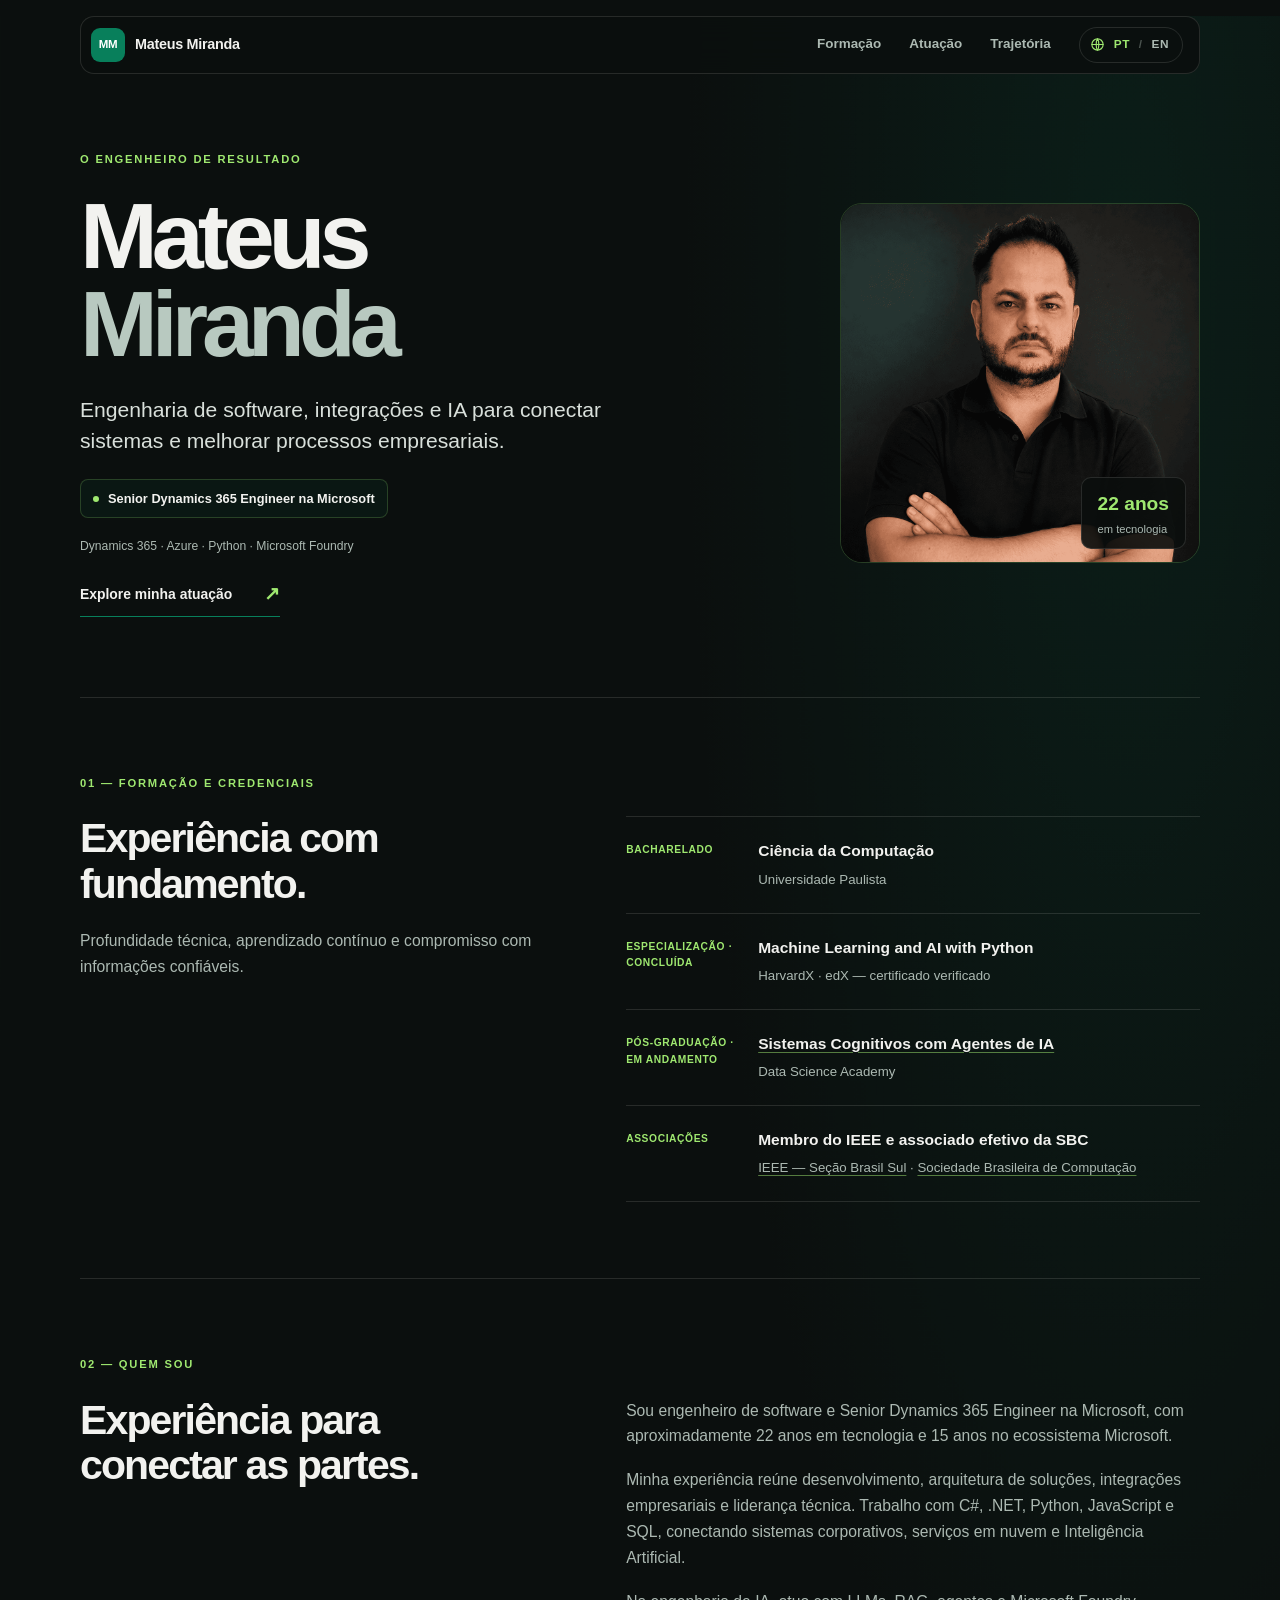
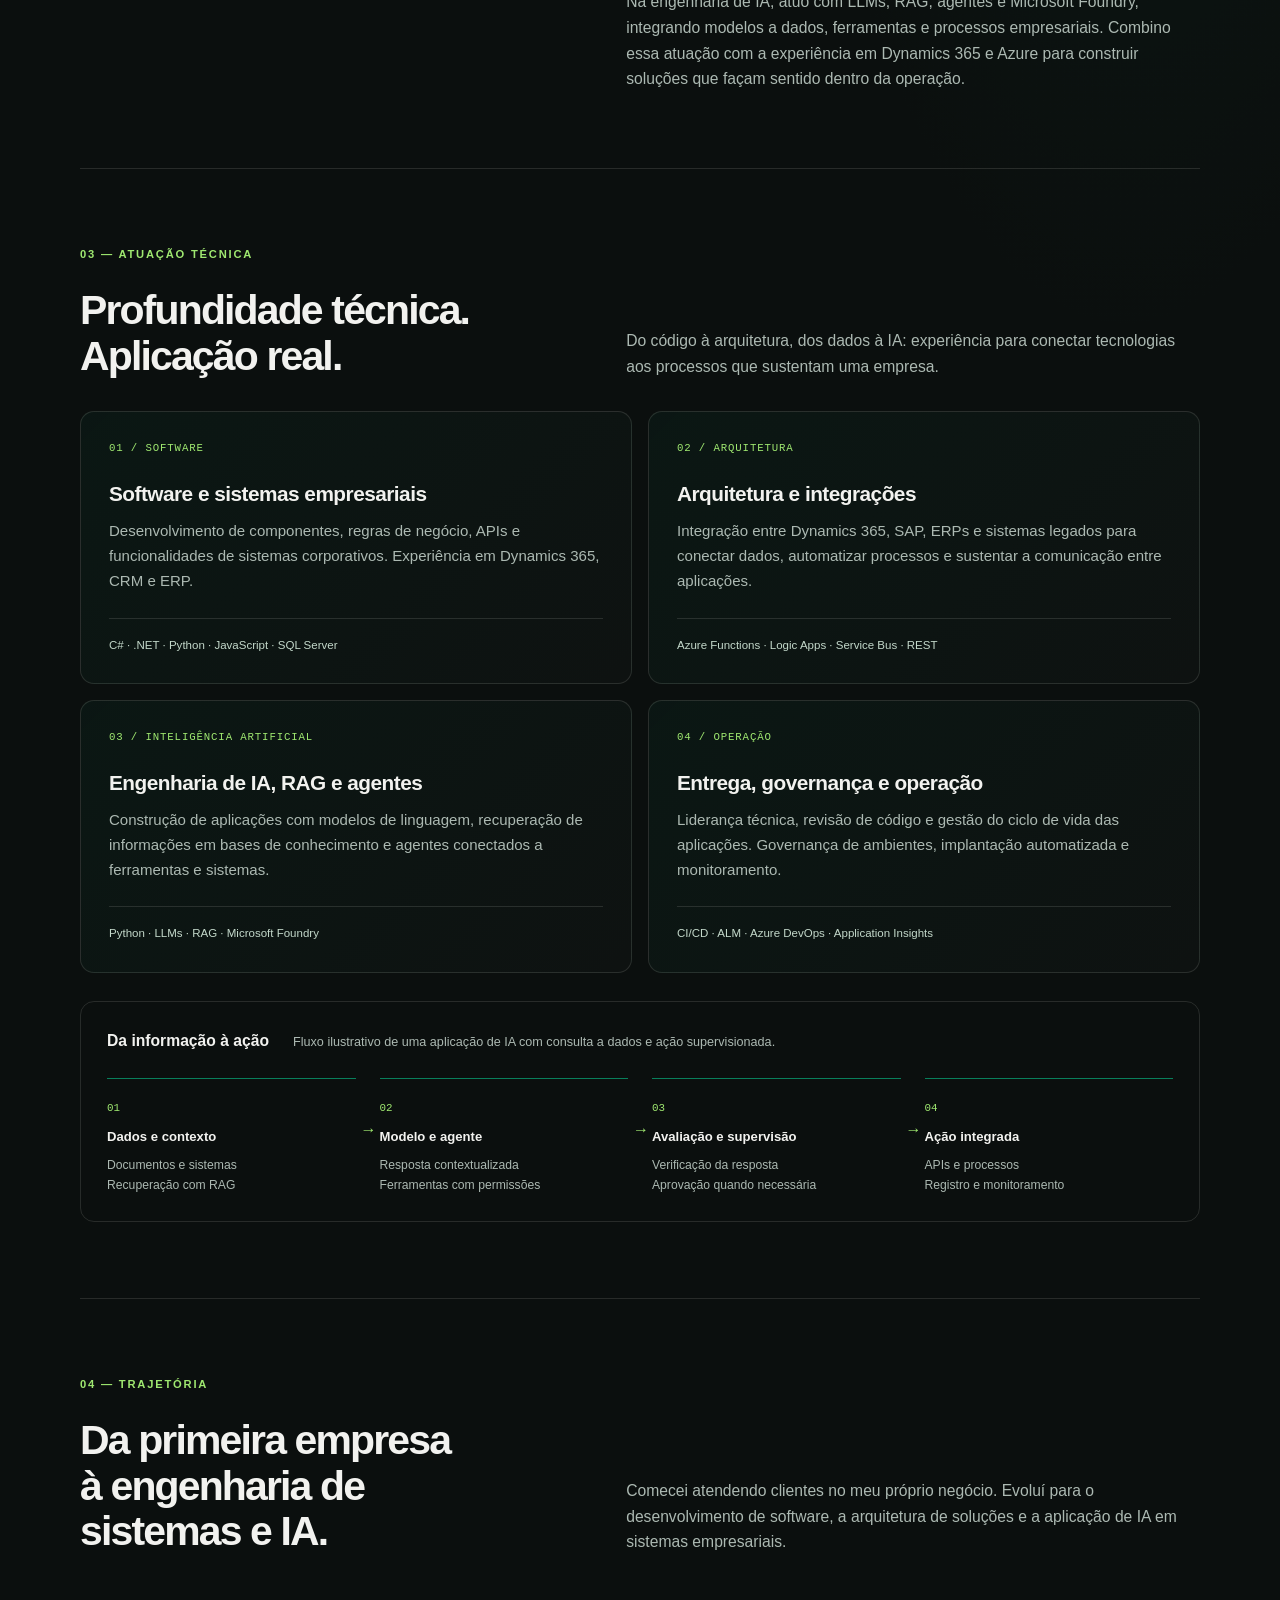
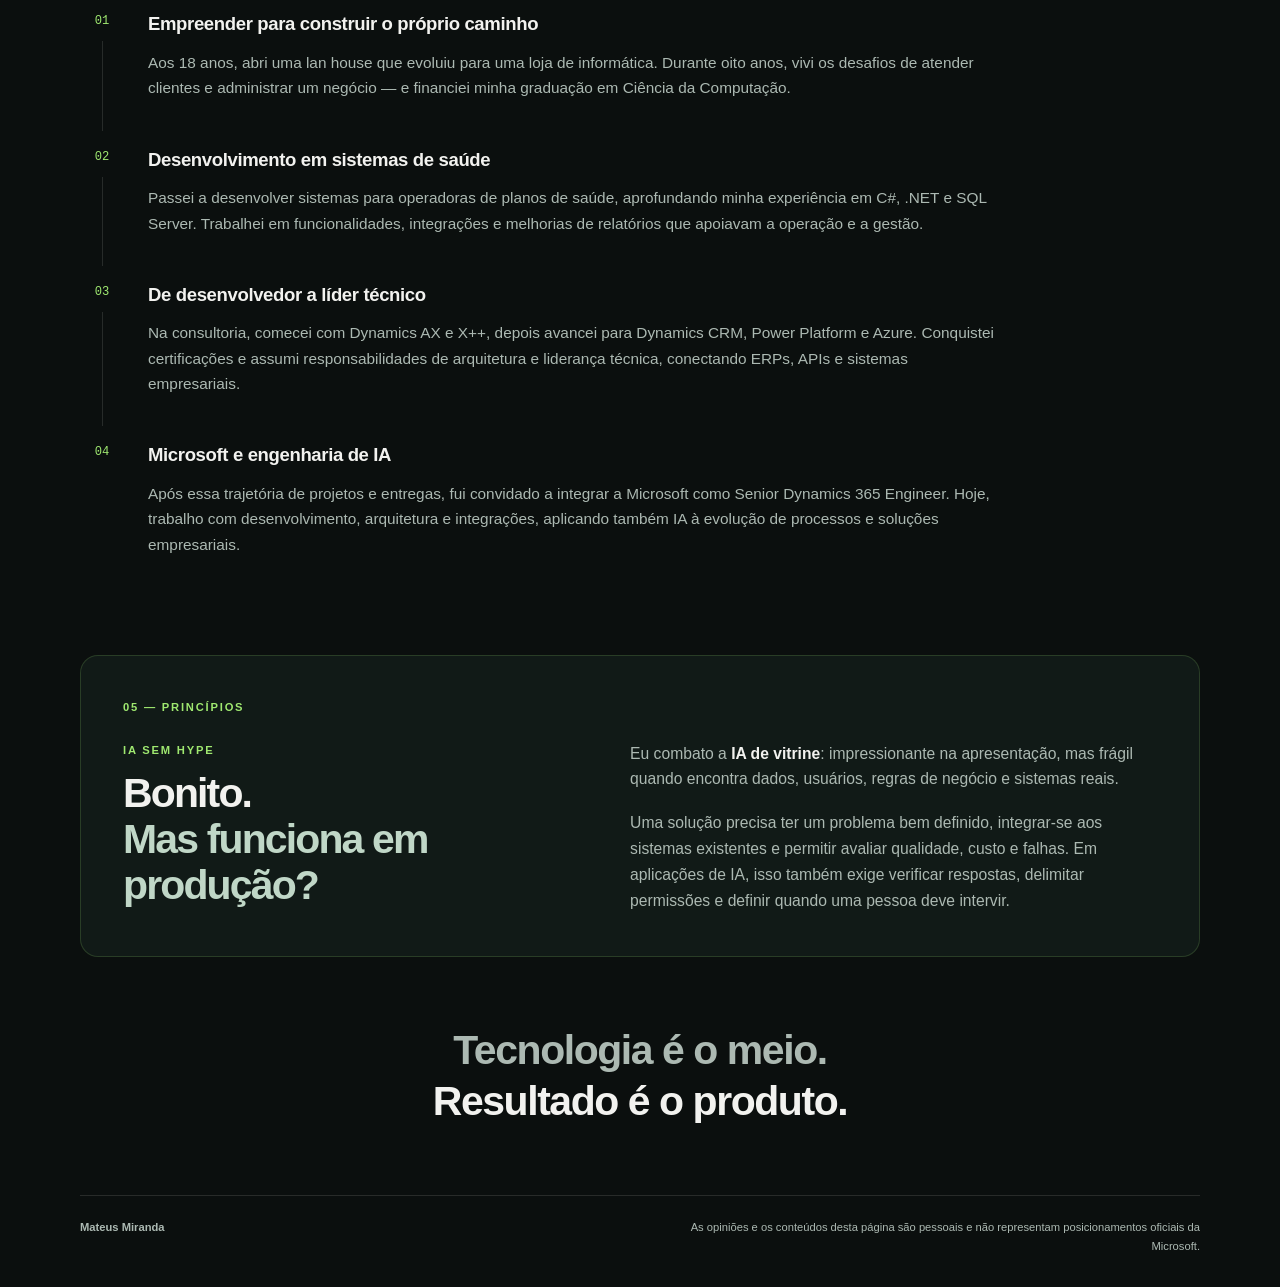
==== commit 33a68c7c: "Atualiza formação e credenciais, adiciona versão em inglês e seletor de idioma" ====
--- a/index.html
+++ b/index.html
@@ -17,6 +17,9 @@
   <meta name="twitter:image" content="https://mateusmirandaia.github.io/assets/mateus-miranda.png">
   <title>Mateus Miranda | Engenharia de IA, Dynamics 365 e Azure</title>
   <link rel="canonical" href="https://mateusmirandaia.github.io/">
+  <link rel="alternate" hreflang="pt-BR" href="https://mateusmirandaia.github.io/">
+  <link rel="alternate" hreflang="en" href="https://mateusmirandaia.github.io/en/">
+  <link rel="alternate" hreflang="x-default" href="https://mateusmirandaia.github.io/">
   <link rel="stylesheet" href="styles.css">
 </head>
 <body>
@@ -24,7 +27,7 @@
   <header class="site-header">
     <a class="brand" href="#inicio" aria-label="Mateus Miranda — início"><span class="brand-mark" aria-hidden="true">MM</span><span class="brand-name">Mateus Miranda</span></a>
     <nav class="site-nav" aria-label="Navegação principal">
-      <a href="#atuacao">Atuação</a><a href="#trajetoria">Trajetória</a><a href="#formacao">Formação</a>
+      <a href="#formacao">Formação</a><a href="#atuacao">Atuação</a><a href="#trajetoria">Trajetória</a><div class="lang-switch" role="group" aria-label="Idioma"><svg class="lang-globe" viewBox="0 0 24 24" width="15" height="15" fill="none" stroke="currentColor" stroke-width="1.8" stroke-linecap="round" aria-hidden="true"><circle cx="12" cy="12" r="9"/><path d="M3 12h18M12 3c2.8 3 2.8 15 0 18M12 3c-2.8 3-2.8 15 0 18"/></svg><a href="./" hreflang="pt-BR" lang="pt-BR" title="Português (Brasil)" aria-label="Português (Brasil)" aria-current="true">PT</a><span class="lang-sep" aria-hidden="true">/</span><a href="en/" hreflang="en" lang="en" title="English" aria-label="English">EN</a></div>
     </nav>
   </header>
   <main id="conteudo">
@@ -43,8 +46,21 @@
       </div>
     </section>
 
+    <section class="section credentials" id="formacao" aria-labelledby="formacao-title">
+      <div class="section-label">01 — Formação e credenciais</div>
+      <div class="credentials-grid">
+        <div><h2 id="formacao-title">Experiência com fundamento.</h2><p>Profundidade técnica, aprendizado contínuo e compromisso com informações confiáveis.</p></div>
+        <ul class="credential-list">
+          <li><span>Bacharelado</span><div><strong>Ciência da Computação</strong><small>Universidade Paulista</small></div></li>
+          <li><span>Especialização · Concluída</span><div><strong>Machine Learning and AI with Python</strong><small>HarvardX · edX — certificado verificado</small></div></li>
+          <li><span>Pós-graduação · Em andamento</span><div><strong><a href="https://www.datascienceacademy.com.br/course/modulo-de-pos-graduacao-em-sistemas-cognitivos-com-agentes-de-ia" target="_blank" rel="noopener">Sistemas Cognitivos com Agentes de IA</a></strong><small>Data Science Academy</small></div></li>
+          <li><span>Associações</span><div><strong>Membro do IEEE e associado efetivo da SBC</strong><small><a href="https://www.ieee.org/" target="_blank" rel="noopener">IEEE — Seção Brasil Sul</a> · <a href="https://www.sbc.org.br" target="_blank" rel="noopener">Sociedade Brasileira de Computação</a></small></div></li>
+        </ul>
+      </div>
+    </section>
+
     <section class="section intro" id="quem-sou" aria-labelledby="quem-sou-title">
-      <div class="section-label">01 — Quem sou</div>
+      <div class="section-label">02 — Quem sou</div>
       <div class="intro-grid">
         <h2 id="quem-sou-title">Experiência para conectar as partes.</h2>
         <div class="prose">
@@ -56,7 +72,7 @@
     </section>
 
     <section class="section" id="atuacao" aria-labelledby="atuacao-title">
-      <div class="section-label">02 — Atuação técnica</div>
+      <div class="section-label">03 — Atuação técnica</div>
       <div class="section-heading">
         <h2 id="atuacao-title">Profundidade técnica.<br>Aplicação real.</h2>
         <p>Do código à arquitetura, dos dados à IA: experiência para conectar tecnologias aos processos que sustentam uma empresa.</p>
@@ -99,7 +115,7 @@
     </section>
 
     <section class="section" id="trajetoria" aria-labelledby="trajetoria-title">
-      <div class="section-label">03 — Trajetória</div>
+      <div class="section-label">04 — Trajetória</div>
       <div class="section-heading">
         <h2 id="trajetoria-title">Da primeira empresa à engenharia de sistemas e IA.</h2>
         <p>Comecei atendendo clientes no meu próprio negócio. Evoluí para o desenvolvimento de software, a arquitetura de soluções e a aplicação de IA em sistemas empresariais.</p>
@@ -110,18 +126,6 @@
         <li><span class="timeline-number">03</span><div><h3>De desenvolvedor a líder técnico</h3><p>Na consultoria, comecei com Dynamics AX e X++, depois avancei para Dynamics CRM, Power Platform e Azure. Conquistei certificações e assumi responsabilidades de arquitetura e liderança técnica, conectando ERPs, APIs e sistemas empresariais.</p></div></li>
         <li><span class="timeline-number">04</span><div><h3>Microsoft e engenharia de IA</h3><p>Após essa trajetória de projetos e entregas, fui convidado a integrar a Microsoft como Senior Dynamics 365 Engineer. Hoje, trabalho com desenvolvimento, arquitetura e integrações, aplicando também IA à evolução de processos e soluções empresariais.</p></div></li>
       </ol>
-    </section>
-
-    <section class="section credentials" id="formacao" aria-labelledby="formacao-title">
-      <div class="section-label">04 — Formação</div>
-      <div class="credentials-grid">
-        <div><h2 id="formacao-title">Experiência com fundamento.</h2><p>Profundidade técnica, aprendizado contínuo e compromisso com informações confiáveis.</p></div>
-        <ul class="credential-list">
-          <li><span>Bacharelado</span><div><strong>Ciência da Computação</strong><small>Universidade Paulista</small></div></li>
-          <li><span>Pós-graduação</span><div><strong>Sistemas Cognitivos com Agentes de IA</strong><small>Data Science Academy</small></div></li>
-          <li><span>Em andamento</span><div><strong>Machine Learning and AI with Python</strong><small>Harvard University</small></div></li>
-        </ul>
-      </div>
     </section>
 
     <section class="section principles" id="principios" aria-labelledby="principios-title">
--- a/styles.css
+++ b/styles.css
@@ -25,6 +25,11 @@
 .site-nav { display: flex; gap: 28px; font-size: .84rem; font-weight: 600; color: var(--muted); }
 .site-nav a { padding: 6px 0; }
 .site-nav a:hover { color: var(--accent); }
+.lang-switch { display: inline-flex; align-items: center; gap: 6px; padding: 5px 10px; border: 1px solid var(--line); border-radius: 999px; font-size: .74rem; font-weight: 700; letter-spacing: .04em; color: var(--muted); }
+.site-nav .lang-switch a { padding: 2px 3px; }
+.lang-globe { flex-shrink: 0; color: var(--accent); }
+.lang-sep { opacity: .4; }
+.lang-switch a[aria-current="true"] { color: var(--accent); }
 .hero { display: grid; grid-template-columns: 1.2fr .8fr; align-items: center; gap: 64px; width: var(--page); margin: auto; padding: 76px 0 80px; }
 .eyebrow,.section-label { margin: 0 0 24px; color: var(--accent); font-size: .7rem; font-weight: 750; letter-spacing: .16em; text-transform: uppercase; }
 .hero h1 { margin: 0; font-size: clamp(4.1rem,7.3vw,6.4rem); font-weight: 800; line-height: .94; letter-spacing: -.065em; }
@@ -75,6 +80,8 @@
 .credential-list li { display: grid; grid-template-columns: 112px 1fr; gap: 20px; padding: 22px 0; border-bottom: 1px solid var(--line); }
 .credential-list li > span { padding-top: 3px; color: var(--accent); font-size: .64rem; letter-spacing: .06em; font-weight: 700; text-transform: uppercase; }
 .credential-list strong { display: block; font-size: .97rem; line-height: 1.5; }
+.credential-list a { color: inherit; text-decoration: underline; text-decoration-color: rgba(159,232,112,.5); text-underline-offset: 3px; }
+.credential-list a:hover { color: var(--accent); }
 .credential-list small { display: block; color: var(--muted); margin-top: 6px; font-size: .83rem; }
 .principles { padding: 42px; border: 1px solid rgba(159,232,112,.17); border-radius: 18px; background: var(--panel); }
 .principles h2 span { color: #c0d7c7; }
@@ -104,6 +111,8 @@
   .brand-mark { width: 28px; height: 28px; font-size: .65rem; }
   .site-nav { justify-content: space-between; gap: 12px; border-top: 1px solid var(--line); padding-top: 3px; font-size: .78rem; }
   .site-nav a { padding: 8px 4px; }
+  .site-nav { gap: 6px; }
+  .lang-switch { padding: 2px 8px; gap: 4px; }
   .hero { grid-template-columns: 1fr; gap: 32px; padding: 38px 0 44px; }
   .hero h1 { font-size: clamp(3.6rem,17vw,5rem); }
   .eyebrow,.section-label { margin-bottom: 18px; font-size: .65rem; }
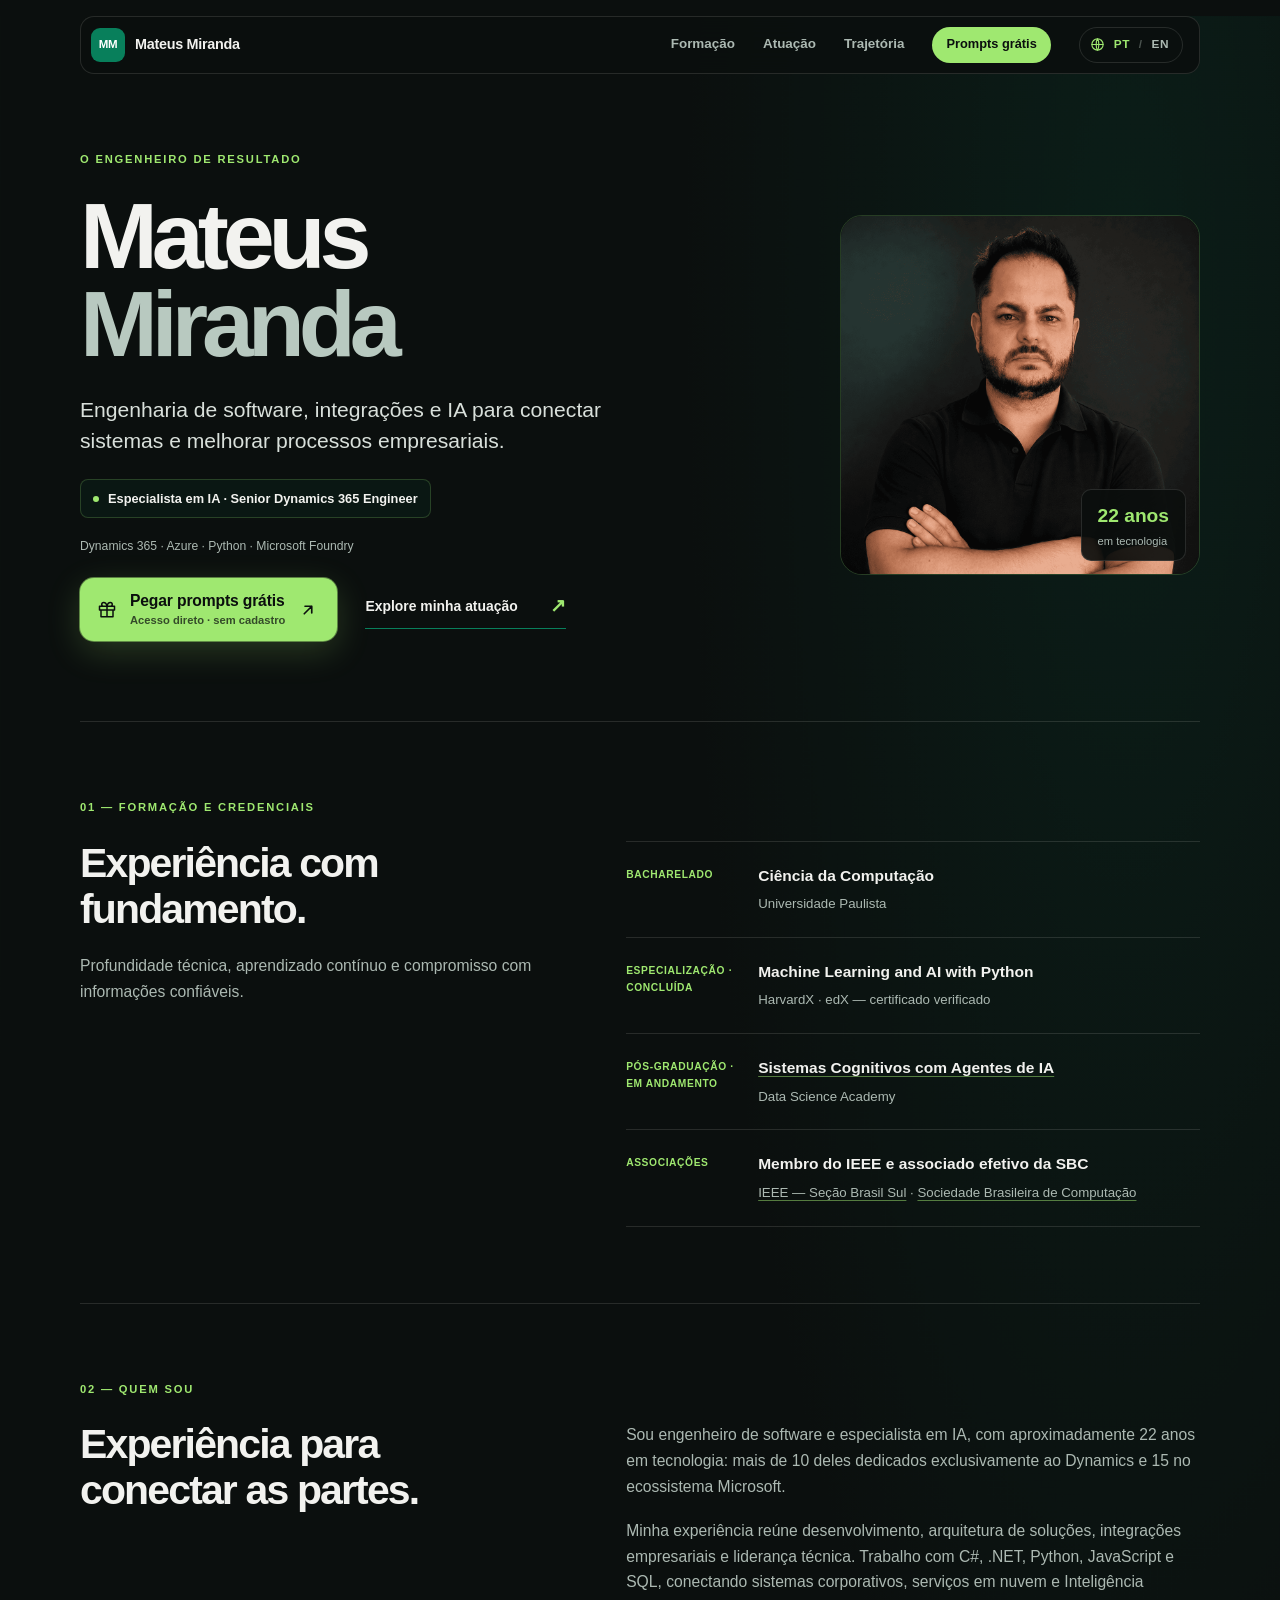
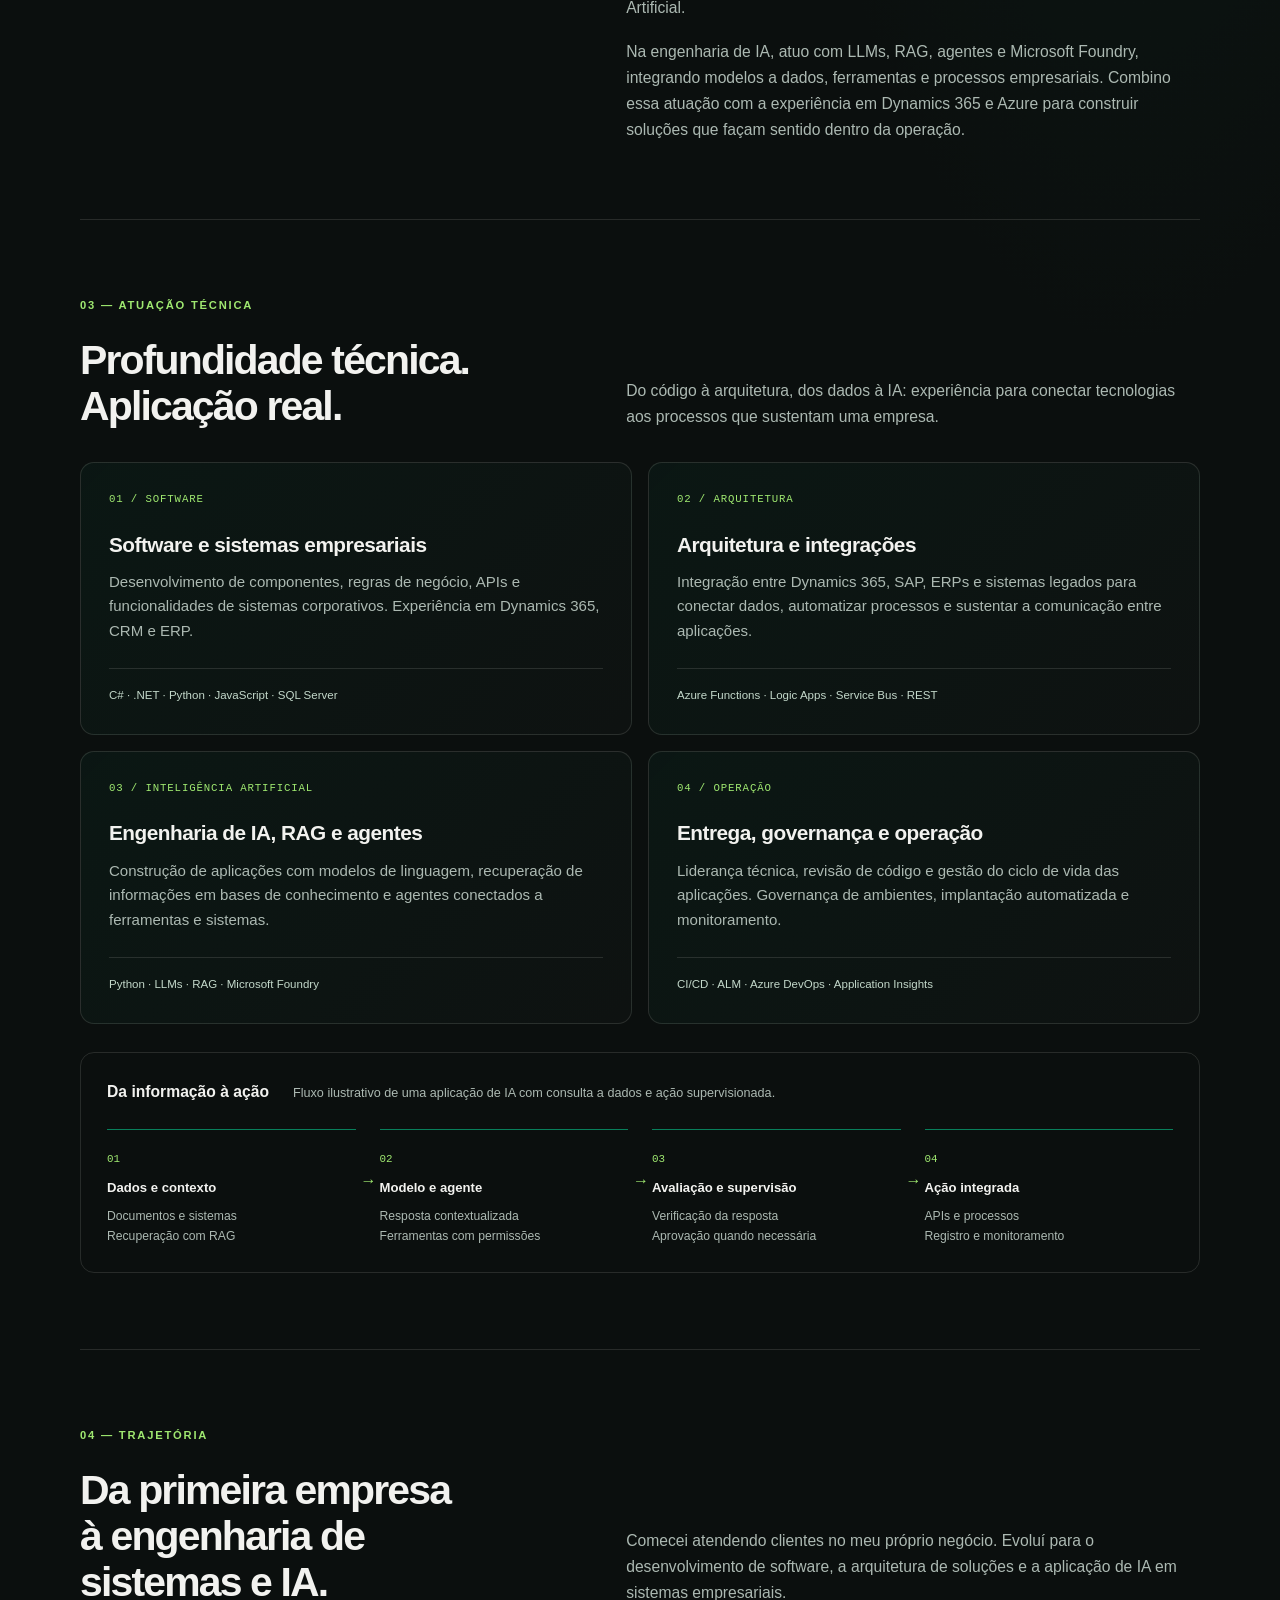
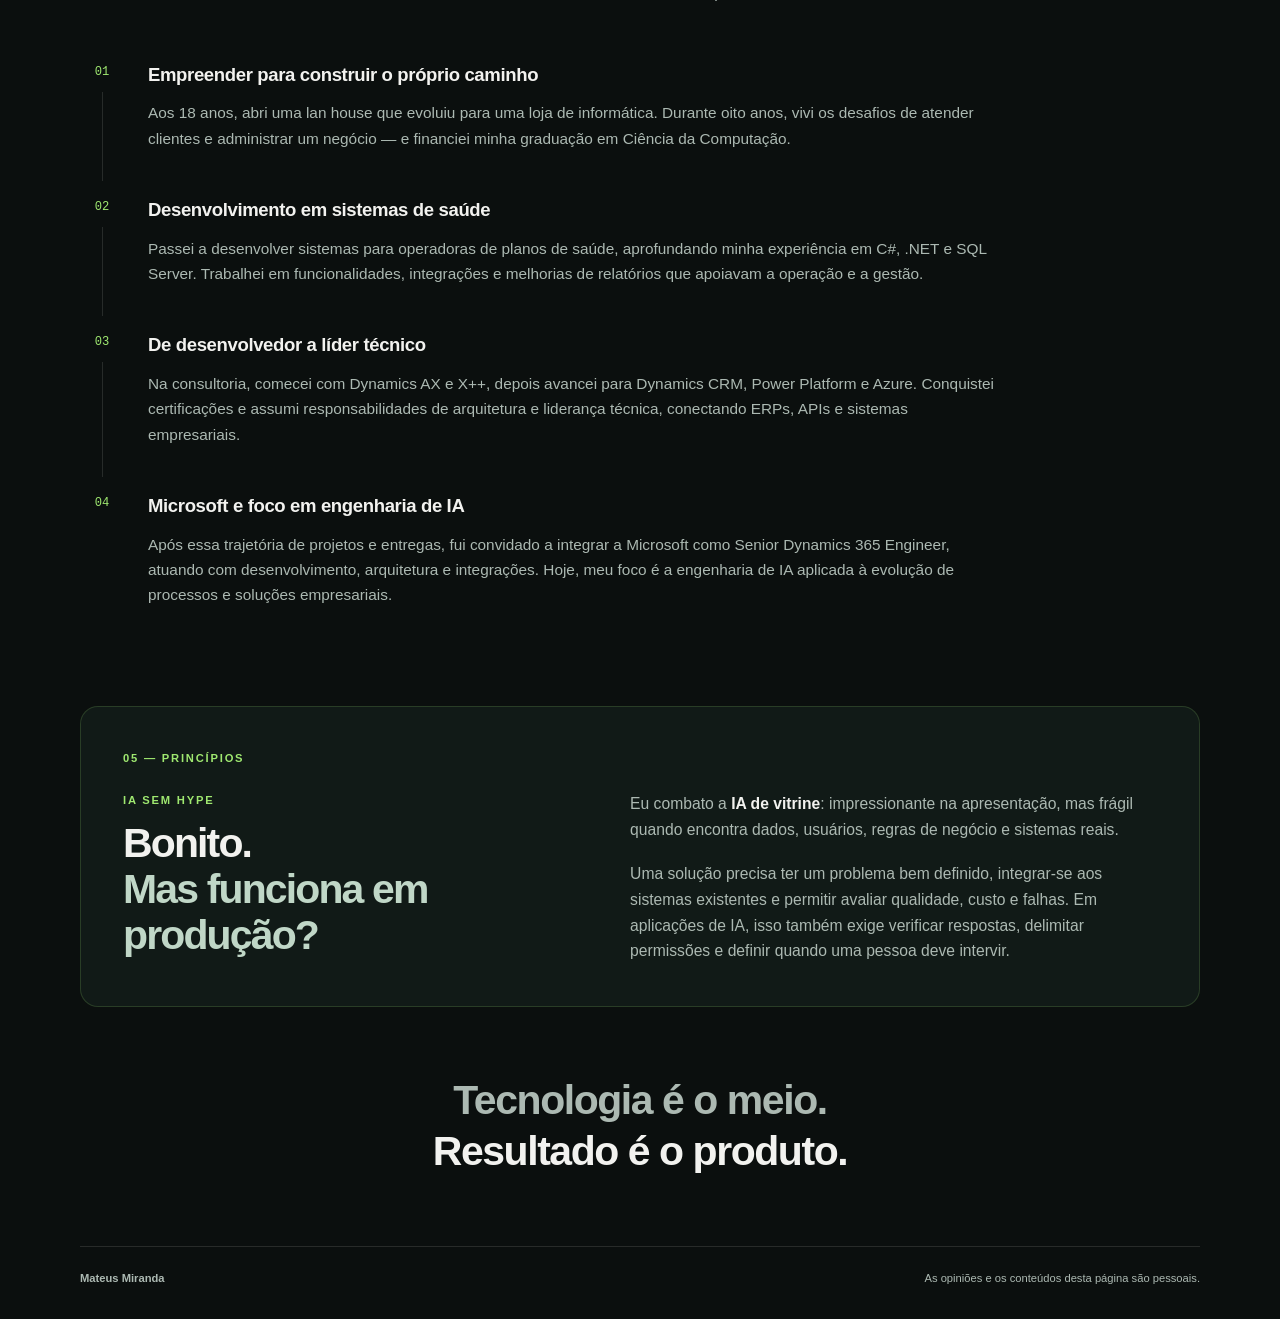
==== commit c89bb1ed: "Adiciona botão de prompts grátis (Drive) e atualiza apresentação" ====
--- a/index.html
+++ b/index.html
@@ -3,7 +3,7 @@
 <head>
   <meta charset="utf-8">
   <meta name="viewport" content="width=device-width, initial-scale=1">
-  <meta name="description" content="Mateus Miranda — Senior Dynamics 365 Engineer na Microsoft. Engenharia de software, Azure, Python, RAG e agentes de IA aplicados a sistemas empresariais.">
+  <meta name="description" content="Mateus Miranda — Especialista em IA e Senior Dynamics 365 Engineer. Engenharia de software, Azure, Python, RAG e agentes de IA aplicados a sistemas empresariais.">
   <meta name="theme-color" content="#0b0f0e">
   <meta property="og:type" content="website">
   <meta property="og:locale" content="pt_BR">
@@ -27,7 +27,7 @@
   <header class="site-header">
     <a class="brand" href="#inicio" aria-label="Mateus Miranda — início"><span class="brand-mark" aria-hidden="true">MM</span><span class="brand-name">Mateus Miranda</span></a>
     <nav class="site-nav" aria-label="Navegação principal">
-      <a href="#formacao">Formação</a><a href="#atuacao">Atuação</a><a href="#trajetoria">Trajetória</a><div class="lang-switch" role="group" aria-label="Idioma"><svg class="lang-globe" viewBox="0 0 24 24" width="15" height="15" fill="none" stroke="currentColor" stroke-width="1.8" stroke-linecap="round" aria-hidden="true"><circle cx="12" cy="12" r="9"/><path d="M3 12h18M12 3c2.8 3 2.8 15 0 18M12 3c-2.8 3-2.8 15 0 18"/></svg><a href="./" hreflang="pt-BR" lang="pt-BR" title="Português (Brasil)" aria-label="Português (Brasil)" aria-current="true">PT</a><span class="lang-sep" aria-hidden="true">/</span><a href="en/" hreflang="en" lang="en" title="English" aria-label="English">EN</a></div>
+      <a href="#formacao">Formação</a><a href="#atuacao">Atuação</a><a href="#trajetoria">Trajetória</a><a class="nav-cta" href="https://drive.google.com/drive/folders/1ywAoeHPo-msHcX_kQ6SxG9zIAMtOaxhu?usp=sharing" target="_blank" rel="noopener">Prompts grátis</a><div class="lang-switch" role="group" aria-label="Idioma"><svg class="lang-globe" viewBox="0 0 24 24" width="15" height="15" fill="none" stroke="currentColor" stroke-width="1.8" stroke-linecap="round" aria-hidden="true"><circle cx="12" cy="12" r="9"/><path d="M3 12h18M12 3c2.8 3 2.8 15 0 18M12 3c-2.8 3-2.8 15 0 18"/></svg><a href="./" hreflang="pt-BR" lang="pt-BR" title="Português (Brasil)" aria-label="Português (Brasil)" aria-current="true">PT</a><span class="lang-sep" aria-hidden="true">/</span><a href="en/" hreflang="en" lang="en" title="English" aria-label="English">EN</a></div>
     </nav>
   </header>
   <main id="conteudo">
@@ -36,9 +36,12 @@
         <p class="eyebrow">O Engenheiro de Resultado</p>
         <h1 id="hero-title">Mateus<br><span>Miranda</span></h1>
         <p class="hero-lead">Engenharia de software, integrações e IA para conectar sistemas e melhorar processos empresariais.</p>
-        <div class="role-line"><span class="status-dot" aria-hidden="true"></span>Senior Dynamics 365 Engineer na Microsoft</div>
+        <div class="role-line"><span class="status-dot" aria-hidden="true"></span>Especialista em IA · Senior Dynamics 365 Engineer</div>
         <p class="hero-stack">Dynamics 365 · Azure · Python · Microsoft Foundry</p>
-        <a class="hero-link" href="#atuacao">Explore minha atuação <span aria-hidden="true">↗</span></a>
+        <div class="hero-actions">
+          <a class="btn-primary" href="https://drive.google.com/drive/folders/1ywAoeHPo-msHcX_kQ6SxG9zIAMtOaxhu?usp=sharing" target="_blank" rel="noopener"><svg viewBox="0 0 24 24" width="18" height="18" fill="none" stroke="currentColor" stroke-width="2" stroke-linecap="round" stroke-linejoin="round" aria-hidden="true"><path d="M20 12v9H4v-9M2 7h20v5H2zM12 21V7M12 7H7.5a2.5 2.5 0 1 1 0-5C11 2 12 7 12 7zM12 7h4.5a2.5 2.5 0 1 0 0-5C13 2 12 7 12 7z"/></svg><span class="btn-text"><strong>Pegar prompts grátis</strong><small>Acesso direto · sem cadastro</small></span><svg viewBox="0 0 24 24" width="18" height="18" fill="none" stroke="currentColor" stroke-width="2.2" stroke-linecap="round" stroke-linejoin="round" aria-hidden="true"><path d="M7 17 17 7M8 7h9v9"/></svg></a>
+          <a class="hero-link" href="#atuacao">Explore minha atuação <span aria-hidden="true">↗</span></a>
+        </div>
       </div>
       <div class="portrait-wrap">
         <img class="portrait" src="assets/mateus-miranda.png" alt="Retrato de Mateus Miranda" width="1122" height="1402" fetchpriority="high">
@@ -64,7 +67,7 @@
       <div class="intro-grid">
         <h2 id="quem-sou-title">Experiência para conectar as partes.</h2>
         <div class="prose">
-          <p>Sou engenheiro de software e Senior Dynamics 365 Engineer na Microsoft, com aproximadamente 22 anos em tecnologia e 15 anos no ecossistema Microsoft.</p>
+          <p>Sou engenheiro de software e especialista em IA, com aproximadamente 22 anos em tecnologia: mais de 10 deles dedicados exclusivamente ao Dynamics e 15 no ecossistema Microsoft.</p>
           <p>Minha experiência reúne desenvolvimento, arquitetura de soluções, integrações empresariais e liderança técnica. Trabalho com C#, .NET, Python, JavaScript e SQL, conectando sistemas corporativos, serviços em nuvem e Inteligência Artificial.</p>
           <p>Na engenharia de IA, atuo com LLMs, RAG, agentes e Microsoft Foundry, integrando modelos a dados, ferramentas e processos empresariais. Combino essa atuação com a experiência em Dynamics 365 e Azure para construir soluções que façam sentido dentro da operação.</p>
         </div>
@@ -124,7 +127,7 @@
         <li><span class="timeline-number">01</span><div><h3>Empreender para construir o próprio caminho</h3><p>Aos 18 anos, abri uma lan house que evoluiu para uma loja de informática. Durante oito anos, vivi os desafios de atender clientes e administrar um negócio — e financiei minha graduação em Ciência da Computação.</p></div></li>
         <li><span class="timeline-number">02</span><div><h3>Desenvolvimento em sistemas de saúde</h3><p>Passei a desenvolver sistemas para operadoras de planos de saúde, aprofundando minha experiência em C#, .NET e SQL Server. Trabalhei em funcionalidades, integrações e melhorias de relatórios que apoiavam a operação e a gestão.</p></div></li>
         <li><span class="timeline-number">03</span><div><h3>De desenvolvedor a líder técnico</h3><p>Na consultoria, comecei com Dynamics AX e X++, depois avancei para Dynamics CRM, Power Platform e Azure. Conquistei certificações e assumi responsabilidades de arquitetura e liderança técnica, conectando ERPs, APIs e sistemas empresariais.</p></div></li>
-        <li><span class="timeline-number">04</span><div><h3>Microsoft e engenharia de IA</h3><p>Após essa trajetória de projetos e entregas, fui convidado a integrar a Microsoft como Senior Dynamics 365 Engineer. Hoje, trabalho com desenvolvimento, arquitetura e integrações, aplicando também IA à evolução de processos e soluções empresariais.</p></div></li>
+        <li><span class="timeline-number">04</span><div><h3>Microsoft e foco em engenharia de IA</h3><p>Após essa trajetória de projetos e entregas, fui convidado a integrar a Microsoft como Senior Dynamics 365 Engineer, atuando com desenvolvimento, arquitetura e integrações. Hoje, meu foco é a engenharia de IA aplicada à evolução de processos e soluções empresariais.</p></div></li>
       </ol>
     </section>
 
@@ -140,6 +143,6 @@
     </section>
     <section class="closing" aria-label="Princípio orientador"><p>Tecnologia é o meio.</p><p class="accent">Resultado é o produto.</p></section>
   </main>
-  <footer class="site-footer"><span>Mateus Miranda</span><p>As opiniões e os conteúdos desta página são pessoais e não representam posicionamentos oficiais da Microsoft.</p></footer>
+  <footer class="site-footer"><span>Mateus Miranda</span><p>As opiniões e os conteúdos desta página são pessoais.</p></footer>
 </body>
 </html>
--- a/styles.css
+++ b/styles.css
@@ -140,3 +140,19 @@
   .site-footer p { text-align: left; }
 }
 @media (prefers-reduced-motion: reduce) { html { scroll-behavior: auto; } * { transition: none !important; } }
+
+.hero-actions { display: flex; flex-wrap: wrap; align-items: center; gap: 22px 28px; }
+.btn-primary { display: inline-flex; align-items: center; gap: 14px; padding: 14px 20px 14px 18px; border-radius: 14px; background: var(--accent); color: #0b0f0e; box-shadow: 0 0 0 1px rgba(159,232,112,.5), 0 10px 34px rgba(159,232,112,.2); transition: transform .18s ease, box-shadow .18s ease; }
+.btn-primary:hover { transform: translateY(-2px); box-shadow: 0 0 0 1px rgba(159,232,112,.8), 0 14px 40px rgba(159,232,112,.32); }
+.btn-primary:focus-visible { outline-color: var(--text); }
+.btn-text { display: flex; flex-direction: column; line-height: 1.2; text-align: left; }
+.btn-text strong { font-size: .98rem; font-weight: 750; letter-spacing: -.01em; }
+.btn-text small { margin-top: 3px; font-size: .7rem; font-weight: 600; opacity: .72; }
+.nav-cta { padding: 6px 14px !important; border-radius: 999px; background: var(--accent); color: #0b0f0e !important; font-weight: 750; font-size: .8rem; white-space: nowrap; }
+.nav-cta:hover { background: #b6f28c; color: #0b0f0e !important; }
+@media (max-width: 640px) {
+  .hero-actions { flex-direction: column; align-items: stretch; gap: 20px; }
+  .btn-primary { justify-content: center; }
+  .btn-primary .btn-text { align-items: center; }
+  .nav-cta { display: none; }
+}
